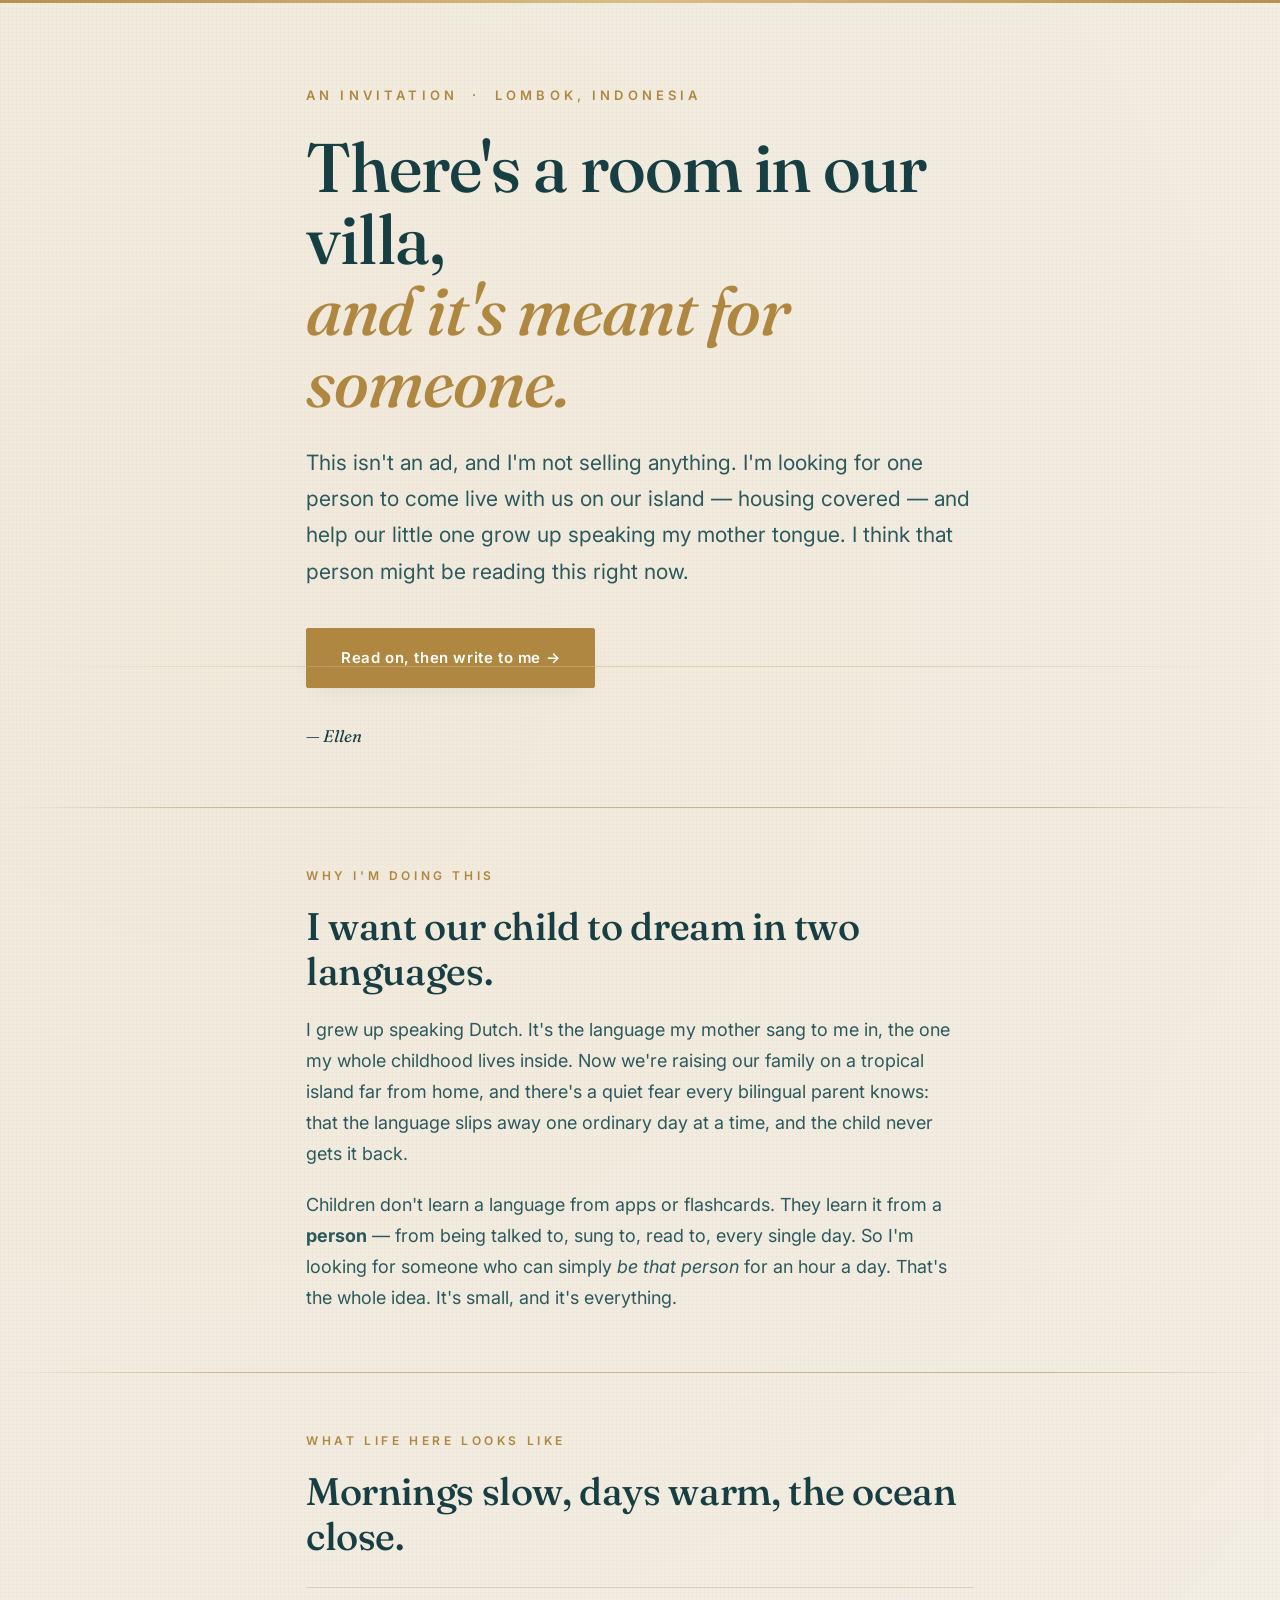
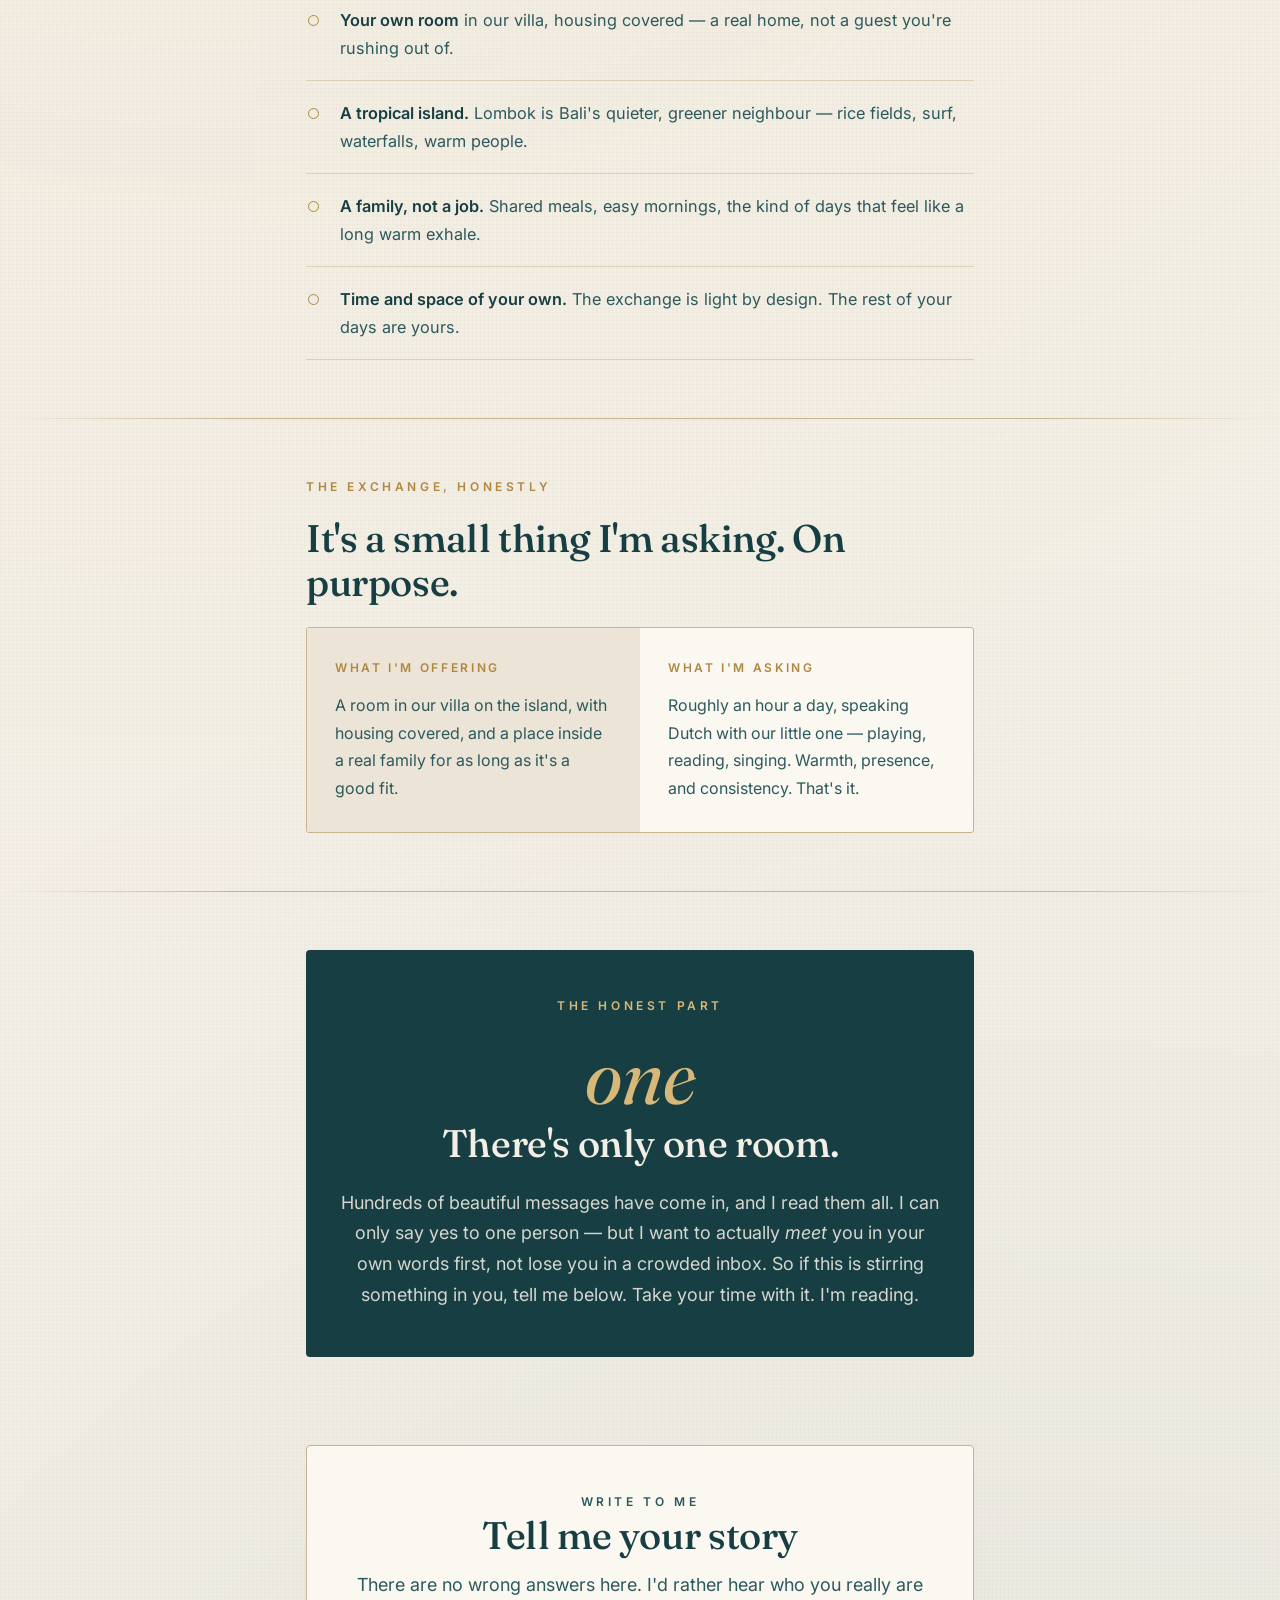
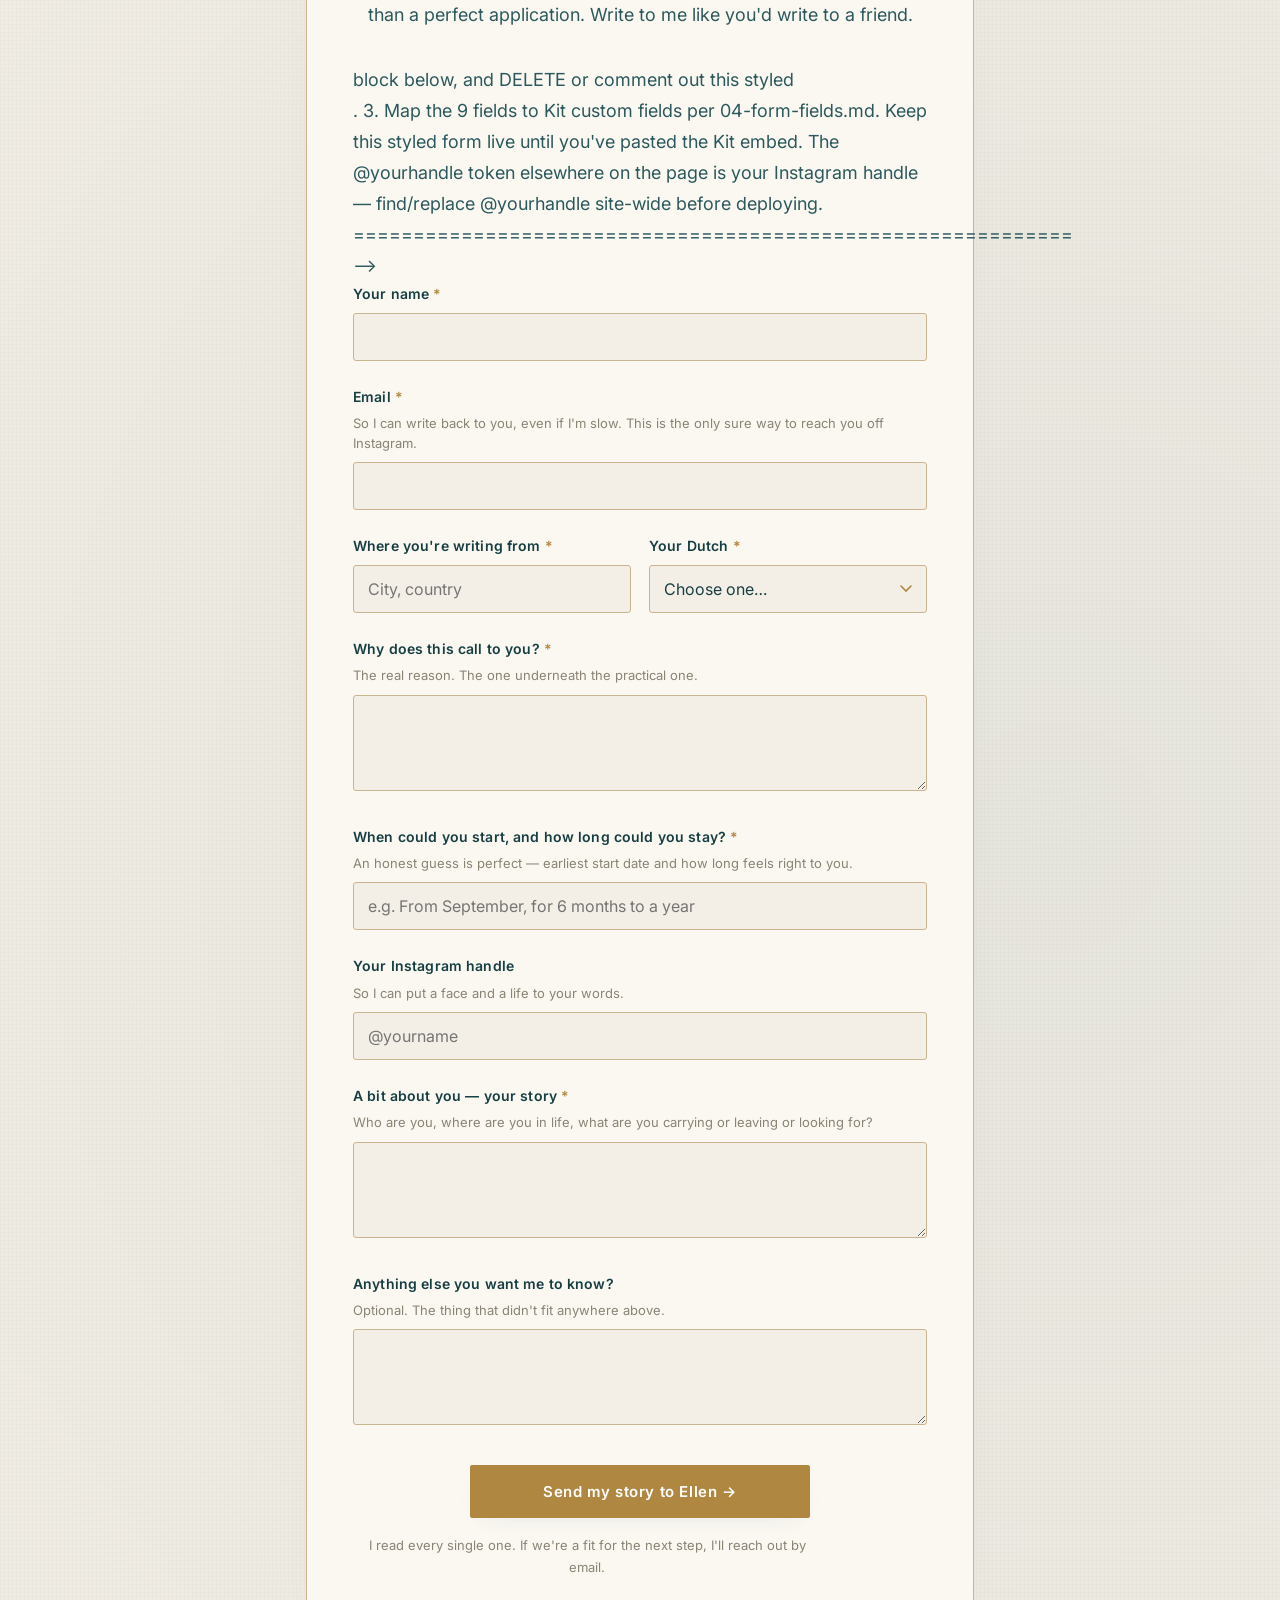
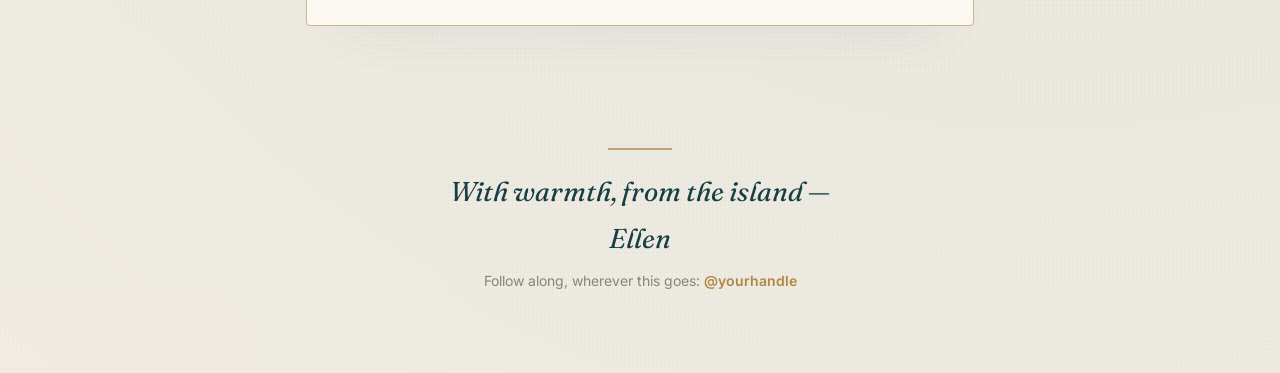
==== index.html @ e63434fa "Add invitation landing page and Netlify config" ====
<!DOCTYPE html>
<html lang="en">
<head>
<meta charset="UTF-8" />
<script>document.documentElement.className += ' js';</script>
<meta name="viewport" content="width=device-width, initial-scale=1.0" />
<title>An Invitation — A Room in Our Villa, Lombok</title>
<meta name="description" content="A personal invitation: live in a room of our villa on a tropical island in Lombok, housing covered, in exchange for speaking Dutch to our little one about an hour a day. One seat." />

<!-- Social preview -->
<meta property="og:title" content="An Invitation — A Room in Our Villa, Lombok" />
<meta property="og:description" content="One person gets to live with us on a tropical island, housing covered, helping our baby grow up bilingual. This isn't an ad. It's an invitation." />
<meta property="og:type" content="website" />

<link rel="preconnect" href="https://fonts.googleapis.com" />
<link rel="preconnect" href="https://fonts.gstatic.com" crossorigin />
<link href="https://fonts.googleapis.com/css2?family=Fraunces:ital,opsz,wght@0,9..144,400;0,9..144,500;0,9..144,600;1,9..144,400;1,9..144,500&family=Inter:wght@300;400;500;600&display=swap" rel="stylesheet" />

<style>
  /* ============================================================
     LINEN + HORIZON DESIGN SYSTEM
     Reskinnable for future casting calls — swap the tokens below
     and the copy, keep the structure.
     ============================================================ */
  :root{
    --linen:        #f4efe6;   /* warm linen-paper background */
    --linen-deep:   #ece4d6;   /* slightly deeper panel       */
    --ink:          #173f43;   /* deep ocean-teal ink (not black) */
    --ink-soft:     #2c595d;   /* softer teal for body text   */
    --brass:        #b08741;   /* golden-hour brass accent    */
    --brass-light:  #d8b878;   /* lighter brass for glows     */
    --horizon:      #c8b48f;   /* horizon-line hairline       */
    --cream:        #fbf8f2;   /* card / form surface         */
    --shadow:       rgba(23,63,67,0.10);

    --serif: 'Fraunces', Georgia, 'Times New Roman', serif;
    --sans:  'Inter', -apple-system, BlinkMacSystemFont, 'Segoe UI', sans-serif;

    --maxw: 720px;
  }

  *{ box-sizing:border-box; }
  html{ scroll-behavior:smooth; }
  body{
    margin:0;
    background-color:var(--linen);
    /* subtle linen texture woven from layered gradients — no images needed */
    background-image:
      radial-gradient(circle at 18% 12%, rgba(216,184,120,0.10), transparent 42%),
      radial-gradient(circle at 82% 78%, rgba(44,89,93,0.07), transparent 46%),
      repeating-linear-gradient(0deg,  rgba(23,63,67,0.014) 0, rgba(23,63,67,0.014) 1px, transparent 1px, transparent 4px),
      repeating-linear-gradient(90deg, rgba(23,63,67,0.014) 0, rgba(23,63,67,0.014) 1px, transparent 1px, transparent 4px);
    color:var(--ink-soft);
    font-family:var(--sans);
    font-weight:400;
    font-size:18px;
    line-height:1.72;
    -webkit-font-smoothing:antialiased;
    text-rendering:optimizeLegibility;
  }

  .wrap{ width:100%; max-width:var(--maxw); margin:0 auto; padding:0 26px; }

  /* ---- Horizon hairline motif ---- */
  .horizon{
    height:1px; border:0; margin:0;
    background:linear-gradient(90deg, transparent, var(--horizon) 18%, var(--horizon) 82%, transparent);
  }
  .horizon.short{ width:64px; margin:0 auto; background:var(--brass); opacity:0.7; height:2px; }

  /* ---- Reveal on scroll ---- */
  .js .reveal{ opacity:0; transform:translateY(22px); transition:opacity 1.1s ease, transform 1.1s ease; }
  .js .reveal.in{ opacity:1; transform:none; }
  @media (prefers-reduced-motion: reduce){
    .js .reveal{ opacity:1; transform:none; transition:none; }
    html{ scroll-behavior:auto; }
  }

  /* ============================================================
     HERO
     ============================================================ */
  header.hero{
    position:relative;
    padding:84px 0 56px;
    overflow:hidden;
  }
  /* the horizon line that runs through the hero */
  header.hero::after{
    content:"";
    position:absolute; left:0; right:0; bottom:140px; height:1px;
    background:linear-gradient(90deg, transparent, var(--horizon) 30%, var(--brass-light) 50%, var(--horizon) 70%, transparent);
    opacity:0.55;
  }
  .eyebrow{
    font-family:var(--sans);
    font-size:13px; letter-spacing:0.32em; text-transform:uppercase;
    color:var(--brass); font-weight:600;
    margin:0 0 26px;
  }
  .hero h1{
    font-family:var(--serif);
    font-weight:500;
    font-size:clamp(2.5rem, 7.5vw, 4.3rem);
    line-height:1.04;
    letter-spacing:-0.015em;
    color:var(--ink);
    margin:0 0 26px;
  }
  .hero h1 em{ font-style:italic; color:var(--brass); }
  .hero .lede{
    font-size:clamp(1.12rem, 2.6vw, 1.32rem);
    color:var(--ink-soft);
    max-width:34em;
    margin:0 0 38px;
  }
  .signoff-top{
    font-family:var(--serif); font-style:italic;
    font-size:1.05rem; color:var(--ink); opacity:0.85; margin:0;
  }

  .btn{
    display:inline-block;
    font-family:var(--sans); font-weight:600; font-size:15px;
    letter-spacing:0.04em;
    color:var(--cream); background:var(--ink);
    padding:16px 34px; border-radius:2px; border:1px solid var(--ink);
    text-decoration:none; cursor:pointer;
    transition:background 0.3s ease, transform 0.2s ease, box-shadow 0.3s ease;
    box-shadow:0 8px 24px -12px var(--shadow);
  }
  .btn:hover{ background:var(--ink-soft); transform:translateY(-2px); box-shadow:0 14px 30px -14px rgba(23,63,67,0.4); }
  .btn.brass{ background:var(--brass); border-color:var(--brass); color:#fff; }
  .btn.brass:hover{ background:#9c7637; border-color:#9c7637; }

  /* ============================================================
     SECTIONS
     ============================================================ */
  section{ padding:58px 0; }
  section .kicker{
    font-family:var(--sans); font-size:12px; letter-spacing:0.3em; text-transform:uppercase;
    color:var(--brass); font-weight:600; margin:0 0 18px;
  }
  section h2{
    font-family:var(--serif); font-weight:500;
    font-size:clamp(1.7rem, 4.4vw, 2.4rem); line-height:1.16;
    letter-spacing:-0.01em; color:var(--ink); margin:0 0 22px;
  }
  section p{ margin:0 0 20px; max-width:36em; }
  section p:last-child{ margin-bottom:0; }
  .lead-quote{
    font-family:var(--serif); font-style:italic;
    font-size:clamp(1.3rem, 3.4vw, 1.7rem); line-height:1.4;
    color:var(--ink); max-width:24em; margin:0 auto; text-align:center;
  }

  /* "what life looks like" — quiet list, no marketing bullets */
  .life{ list-style:none; padding:0; margin:28px 0 0; }
  .life li{
    position:relative; padding:18px 0 18px 34px;
    border-top:1px solid rgba(200,180,143,0.5);
    font-size:1.02rem;
  }
  .life li:last-child{ border-bottom:1px solid rgba(200,180,143,0.5); }
  .life li::before{
    content:""; position:absolute; left:2px; top:27px;
    width:9px; height:9px; border:1.5px solid var(--brass); border-radius:50%;
  }
  .life li strong{ color:var(--ink); font-weight:600; }

  /* the light exchange — paired panel */
  .exchange{
    display:grid; grid-template-columns:1fr 1fr; gap:0;
    border:1px solid var(--horizon); border-radius:3px; overflow:hidden;
    margin-top:10px; background:var(--cream);
  }
  .exchange > div{ padding:30px 28px; }
  .exchange .give{ background:var(--linen-deep); }
  .exchange h3{
    font-family:var(--sans); font-size:12px; letter-spacing:0.22em; text-transform:uppercase;
    font-weight:600; color:var(--brass); margin:0 0 14px;
  }
  .exchange p{ margin:0; font-size:1rem; color:var(--ink-soft); }
  .exchange .vline{ display:none; }
  @media (max-width:560px){
    .exchange{ grid-template-columns:1fr; }
    .exchange .give{ border-bottom:1px solid var(--horizon); }
  }

  .one-seat{
    text-align:center; background:var(--ink); color:var(--linen);
    border-radius:4px; padding:46px 30px;
  }
  .one-seat .kicker{ color:var(--brass-light); }
  .one-seat h2{ color:var(--linen); }
  .one-seat p{ color:rgba(244,239,230,0.86); margin-left:auto; margin-right:auto; }
  .one-seat .num{
    font-family:var(--serif); font-weight:400; font-style:italic;
    font-size:clamp(3rem,12vw,5rem); color:var(--brass-light); line-height:1; margin:0 0 6px;
  }

  /* ============================================================
     APPLICATION FORM
     ============================================================ */
  .apply{ padding-top:30px; }
  .form-card{
    background:var(--cream);
    border:1px solid var(--horizon);
    border-radius:4px;
    padding:clamp(26px, 5vw, 46px);
    box-shadow:0 30px 60px -40px var(--shadow);
  }
  .form-intro{ text-align:center; margin-bottom:34px; }
  .form-intro h2{ margin-bottom:12px; }
  .form-intro p{ margin:0 auto; color:var(--ink-soft); }

  form .field{ margin-bottom:24px; }
  form label{
    display:block; font-family:var(--sans); font-weight:600;
    font-size:14px; letter-spacing:0.01em; color:var(--ink); margin-bottom:7px;
  }
  form label .req{ color:var(--brass); font-weight:600; }
  form .help{
    display:block; font-size:13px; font-weight:400; color:#8a8475;
    margin:-2px 0 9px; line-height:1.5;
  }
  form input, form select, form textarea{
    width:100%; font-family:var(--sans); font-size:16px; color:var(--ink);
    background:var(--linen); border:1px solid var(--horizon); border-radius:3px;
    padding:13px 14px; transition:border-color 0.2s ease, box-shadow 0.2s ease;
    -webkit-appearance:none; appearance:none;
  }
  form select{
    background-image:url("data:image/svg+xml;utf8,<svg xmlns='http://www.w3.org/2000/svg' width='12' height='8' viewBox='0 0 12 8'><path d='M1 1l5 5 5-5' fill='none' stroke='%23b08741' stroke-width='1.6' stroke-linecap='round'/></svg>");
    background-repeat:no-repeat; background-position:right 14px center; padding-right:38px;
  }
  form input:focus, form select:focus, form textarea:focus{
    outline:none; border-color:var(--brass);
    box-shadow:0 0 0 3px rgba(176,135,65,0.16);
  }
  form textarea{ resize:vertical; min-height:96px; line-height:1.6; }
  .form-row{ display:grid; grid-template-columns:1fr 1fr; gap:18px; }
  @media (max-width:540px){ .form-row{ grid-template-columns:1fr; gap:0; } }

  .form-submit{ text-align:center; margin-top:30px; }
  .form-submit .btn{ width:100%; max-width:340px; }
  .form-fine{ font-size:13px; color:#8a8475; margin-top:16px; text-align:center; }

  /* ============================================================
     FOOTER / SIGNATURE
     ============================================================ */
  footer{ padding:64px 0 80px; text-align:center; }
  .signature{
    font-family:var(--serif); font-style:italic; font-weight:400;
    font-size:1.7rem; color:var(--ink); margin:18px 0 8px;
  }
  .footer-note{ font-size:14px; color:#8a8475; margin:0; }
  .footer-handle{ color:var(--brass); text-decoration:none; font-weight:600; }
  .footer-handle:hover{ text-decoration:underline; }

  /* gentle top progress feel — a fixed brass hairline at the very top */
  .topline{ position:fixed; top:0; left:0; right:0; height:3px;
    background:linear-gradient(90deg, var(--brass), var(--brass-light), var(--brass)); z-index:50; opacity:0.9; }
</style>
</head>
<body>
<div class="topline" aria-hidden="true"></div>

<!-- ============================================================
     HERO — an invitation, not an ad
     ============================================================ -->
<header class="hero">
  <div class="wrap">
    <p class="eyebrow reveal">An invitation &nbsp;·&nbsp; Lombok, Indonesia</p>
    <h1 class="reveal">There's a room in our villa,<br /><em>and it's meant for someone.</em></h1>
    <p class="lede reveal">
      This isn't an ad, and I'm not selling anything. I'm looking for one person to come
      live with us on our island — housing covered — and help our little one grow up
      speaking my mother tongue. I think that person might be reading this right now.
    </p>
    <p class="reveal"><a class="btn brass" href="#apply">Read on, then write to me →</a></p>
    <p class="signoff-top reveal" style="margin-top:34px;">— Ellen</p>
  </div>
</header>

<hr class="horizon" />

<!-- ============================================================
     THE REAL WHY
     ============================================================ -->
<section>
  <div class="wrap">
    <p class="kicker reveal">Why I'm doing this</p>
    <h2 class="reveal">I want our child to dream in two languages.</h2>
    <p class="reveal">
      I grew up speaking Dutch. It's the language my mother sang to me in, the one my
      whole childhood lives inside. Now we're raising our family on a tropical island far
      from home, and there's a quiet fear every bilingual parent knows: that the language
      slips away one ordinary day at a time, and the child never gets it back.
    </p>
    <p class="reveal">
      Children don't learn a language from apps or flashcards. They learn it from a
      <strong>person</strong> — from being talked to, sung to, read to, every single day.
      So I'm looking for someone who can simply <em>be that person</em> for an hour a day.
      That's the whole idea. It's small, and it's everything.
    </p>
  </div>
</section>

<hr class="horizon" />

<!-- ============================================================
     WHAT LIFE LOOKS LIKE
     ============================================================ -->
<section>
  <div class="wrap">
    <p class="kicker reveal">What life here looks like</p>
    <h2 class="reveal">Mornings slow, days warm, the ocean close.</h2>
    <ul class="life reveal">
      <li><strong>Your own room</strong> in our villa, housing covered — a real home, not a guest you're rushing out of.</li>
      <li><strong>A tropical island.</strong> Lombok is Bali's quieter, greener neighbour — rice fields, surf, waterfalls, warm people.</li>
      <li><strong>A family, not a job.</strong> Shared meals, easy mornings, the kind of days that feel like a long warm exhale.</li>
      <li><strong>Time and space of your own.</strong> The exchange is light by design. The rest of your days are yours.</li>
    </ul>
  </div>
</section>

<hr class="horizon" />

<!-- ============================================================
     THE LIGHT EXCHANGE
     ============================================================ -->
<section>
  <div class="wrap">
    <p class="kicker reveal">The exchange, honestly</p>
    <h2 class="reveal">It's a small thing I'm asking. On purpose.</h2>
    <div class="exchange reveal">
      <div class="give">
        <h3>What I'm offering</h3>
        <p>A room in our villa on the island, with housing covered, and a place inside a real family for as long as it's a good fit.</p>
      </div>
      <div class="get">
        <h3>What I'm asking</h3>
        <p>Roughly an hour a day, speaking Dutch with our little one — playing, reading, singing. Warmth, presence, and consistency. That's it.</p>
      </div>
    </div>
  </div>
</section>

<hr class="horizon" />

<!-- ============================================================
     ONE SEAT
     ============================================================ -->
<section>
  <div class="wrap">
    <div class="one-seat reveal">
      <p class="kicker">The honest part</p>
      <div class="num" aria-hidden="true">one</div>
      <h2>There's only one room.</h2>
      <p>
        Hundreds of beautiful messages have come in, and I read them all. I can only say
        yes to one person — but I want to actually <em>meet</em> you in your own words first,
        not lose you in a crowded inbox. So if this is stirring something in you, tell me
        below. Take your time with it. I'm reading.
      </p>
    </div>
  </div>
</section>

<!-- ============================================================
     APPLICATION FORM
     ============================================================ -->
<section class="apply" id="apply">
  <div class="wrap">
    <div class="form-card reveal">
      <div class="form-intro">
        <p class="kicker">Write to me</p>
        <h2>Tell me your story</h2>
        <p>There are no wrong answers here. I'd rather hear who you really are than a perfect application. Write to me like you'd write to a friend.</p>
      </div>

      <!-- ============================================================
           FORM WIRING — READ THIS, IT'S EASY
           ------------------------------------------------------------
           This styled form works RIGHT NOW with no account, using
           Formspree as a no-login fallback. Two ways to make it live:

           OPTION A (fastest, no account needed to test):
             1. Go to https://formspree.io, create a free form.
             2. Replace  YOUR_FORM_ID  in the action="" below with your ID.
             Submissions arrive in your email + Formspree dashboard.

           OPTION B (recommended — Kit / ConvertKit, owns the audience):
             1. In Kit, build a Form, copy its "HTML" embed snippet.
             2. Paste that snippet inside the <!-- KIT EMBED SLOT --> block
                below, and DELETE or comment out this styled <form>.
             3. Map the 9 fields to Kit custom fields per 04-form-fields.md.
             Keep this styled form live until you've pasted the Kit embed.

           The @yourhandle token elsewhere on the page is your Instagram
           handle — find/replace @yourhandle site-wide before deploying.
           ============================================================ -->

      <!-- ===== KIT EMBED SLOT (paste Kit form HTML here, then remove the styled form below) =====
      <div class="kit-embed">
        PASTE YOUR KIT (CONVERTKIT) EMBED CODE HERE
      </div>
      ====================================================================================== -->

      <!-- ===== STYLED FALLBACK FORM (Formspree) — live until you swap in Kit ===== -->
      <form action="https://formspree.io/f/YOUR_FORM_ID" method="POST">
        <!-- 1. Name -->
        <div class="field">
          <label for="name">Your name <span class="req">*</span></label>
          <input type="text" id="name" name="name" autocomplete="name" required />
        </div>

        <!-- 2. Email -->
        <div class="field">
          <label for="email">Email <span class="req">*</span></label>
          <span class="help">So I can write back to you, even if I'm slow. This is the only sure way to reach you off Instagram.</span>
          <input type="email" id="email" name="email" autocomplete="email" required />
        </div>

        <div class="form-row">
          <!-- 3. Location -->
          <div class="field">
            <label for="location">Where you're writing from <span class="req">*</span></label>
            <input type="text" id="location" name="location" placeholder="City, country" required />
          </div>
          <!-- 5. Dutch level -->
          <div class="field">
            <label for="dutch">Your Dutch <span class="req">*</span></label>
            <select id="dutch" name="dutch_level" required>
              <option value="" disabled selected>Choose one…</option>
              <option value="Native">Native — it's my mother tongue</option>
              <option value="Fluent">Fluent — I live in it comfortably</option>
              <option value="Conversational">Conversational — I can hold my own</option>
              <option value="Learning">Learning — but eager and willing</option>
            </select>
          </div>
        </div>

        <!-- 4. Why this calls to you -->
        <div class="field">
          <label for="why">Why does this call to you? <span class="req">*</span></label>
          <span class="help">The real reason. The one underneath the practical one.</span>
          <textarea id="why" name="why_this_calls" required></textarea>
        </div>

        <!-- 6. Availability -->
        <div class="field">
          <label for="availability">When could you start, and how long could you stay? <span class="req">*</span></label>
          <span class="help">An honest guess is perfect — earliest start date and how long feels right to you.</span>
          <input type="text" id="availability" name="availability" placeholder="e.g. From September, for 6 months to a year" required />
        </div>

        <!-- 7. Instagram handle -->
        <div class="field">
          <label for="instagram">Your Instagram handle</label>
          <span class="help">So I can put a face and a life to your words.</span>
          <input type="text" id="instagram" name="instagram" placeholder="@yourname" />
        </div>

        <!-- 8. A bit about you / your story -->
        <div class="field">
          <label for="story">A bit about you — your story <span class="req">*</span></label>
          <span class="help">Who are you, where are you in life, what are you carrying or leaving or looking for?</span>
          <textarea id="story" name="your_story" required></textarea>
        </div>

        <!-- 9. Anything else -->
        <div class="field">
          <label for="anything">Anything else you want me to know?</label>
          <span class="help">Optional. The thing that didn't fit anywhere above.</span>
          <textarea id="anything" name="anything_else"></textarea>
        </div>

        <div class="form-submit">
          <button type="submit" class="btn brass">Send my story to Ellen →</button>
          <p class="form-fine">I read every single one. If we're a fit for the next step, I'll reach out by email.</p>
        </div>
      </form>
      <!-- ===== END STYLED FALLBACK FORM ===== -->

    </div>
  </div>
</section>

<!-- ============================================================
     FOOTER / SIGNATURE
     ============================================================ -->
<footer>
  <div class="wrap">
    <hr class="horizon short" />
    <p class="signature reveal">With warmth, from the island —<br />Ellen</p>
    <p class="footer-note reveal">
      Follow along, wherever this goes:
      <a class="footer-handle" href="https://instagram.com/yourhandle" target="_blank" rel="noopener">@yourhandle</a>
    </p>
  </div>
</footer>

<script>
  // Gentle reveal-on-scroll. Tasteful, fast, and degrades gracefully.
  (function(){
    var els = document.querySelectorAll('.reveal');
    if(!('IntersectionObserver' in window)){
      els.forEach(function(el){ el.classList.add('in'); });
      return;
    }
    var io = new IntersectionObserver(function(entries){
      entries.forEach(function(e){
        if(e.isIntersecting){ e.target.classList.add('in'); io.unobserve(e.target); }
      });
    }, { threshold:0.12, rootMargin:'0px 0px -8% 0px' });
    els.forEach(function(el){ io.observe(el); });
  })();
</script>
</body>
</html>
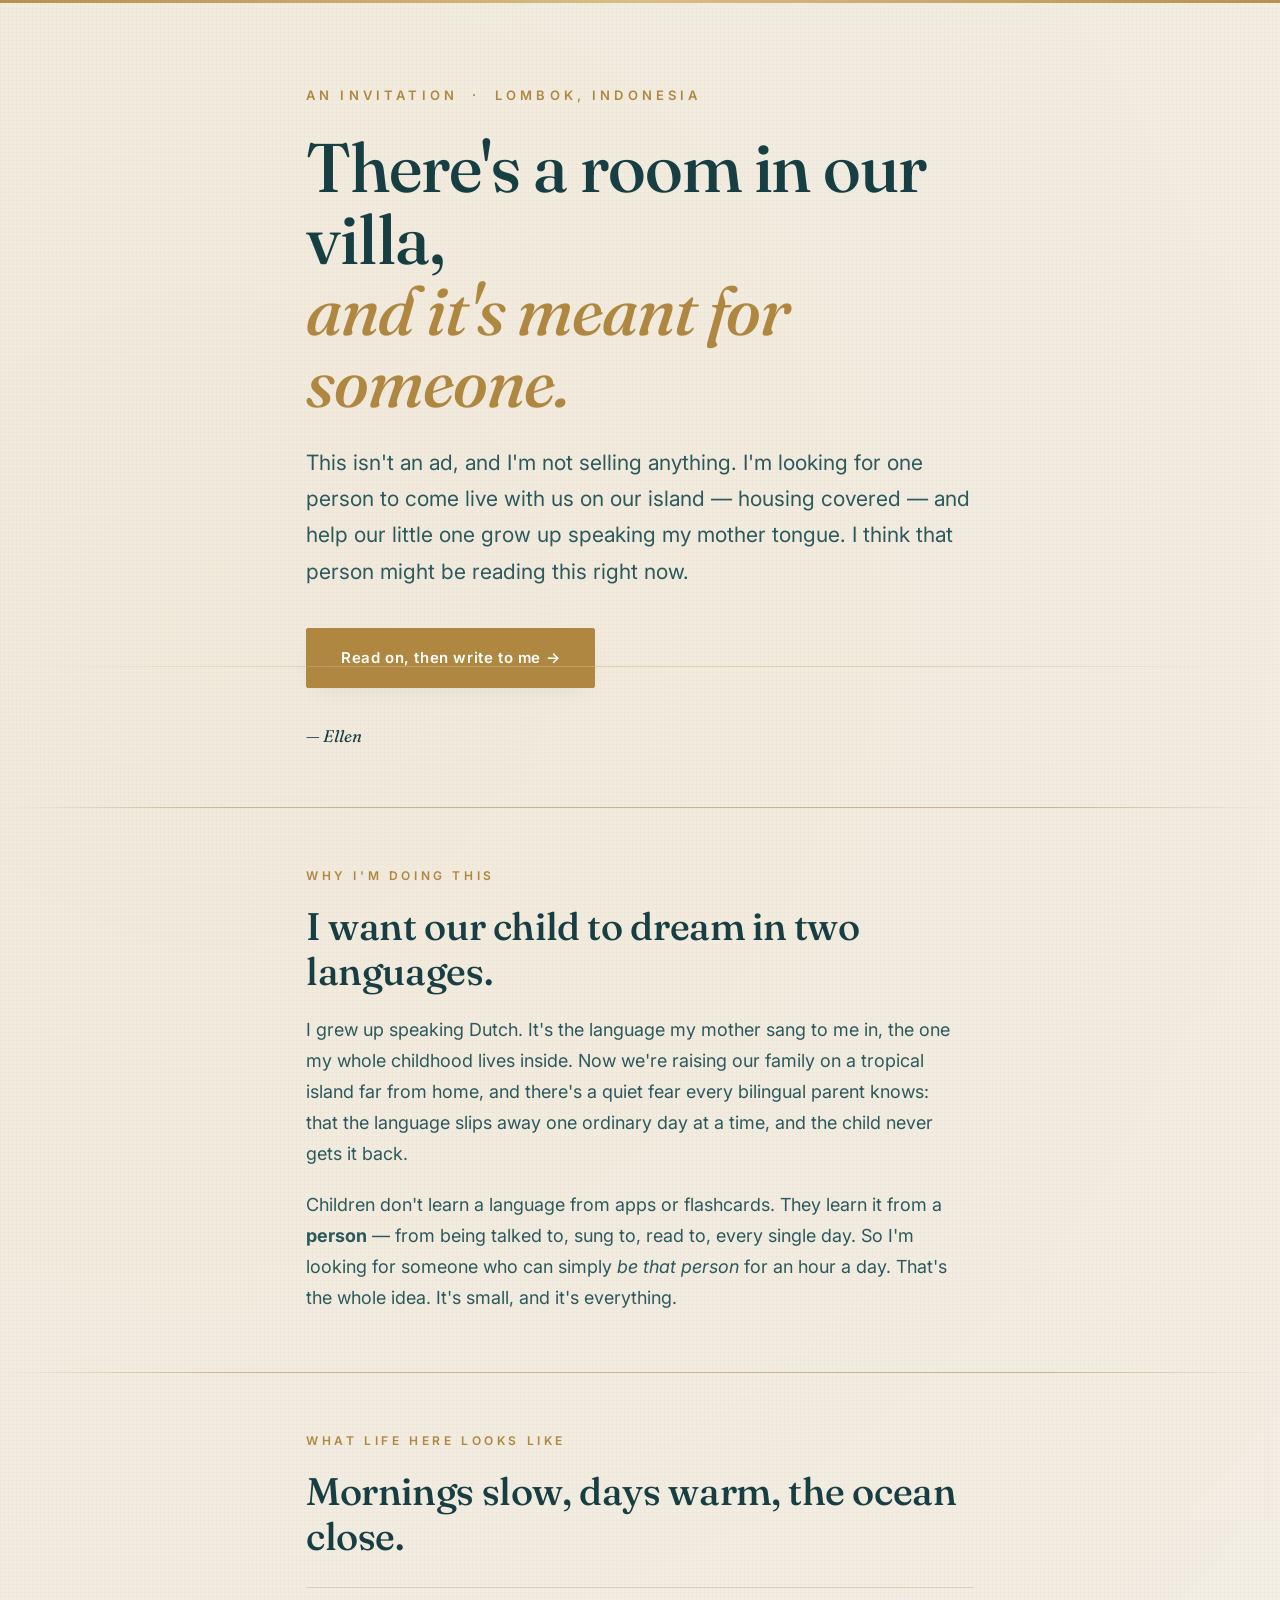
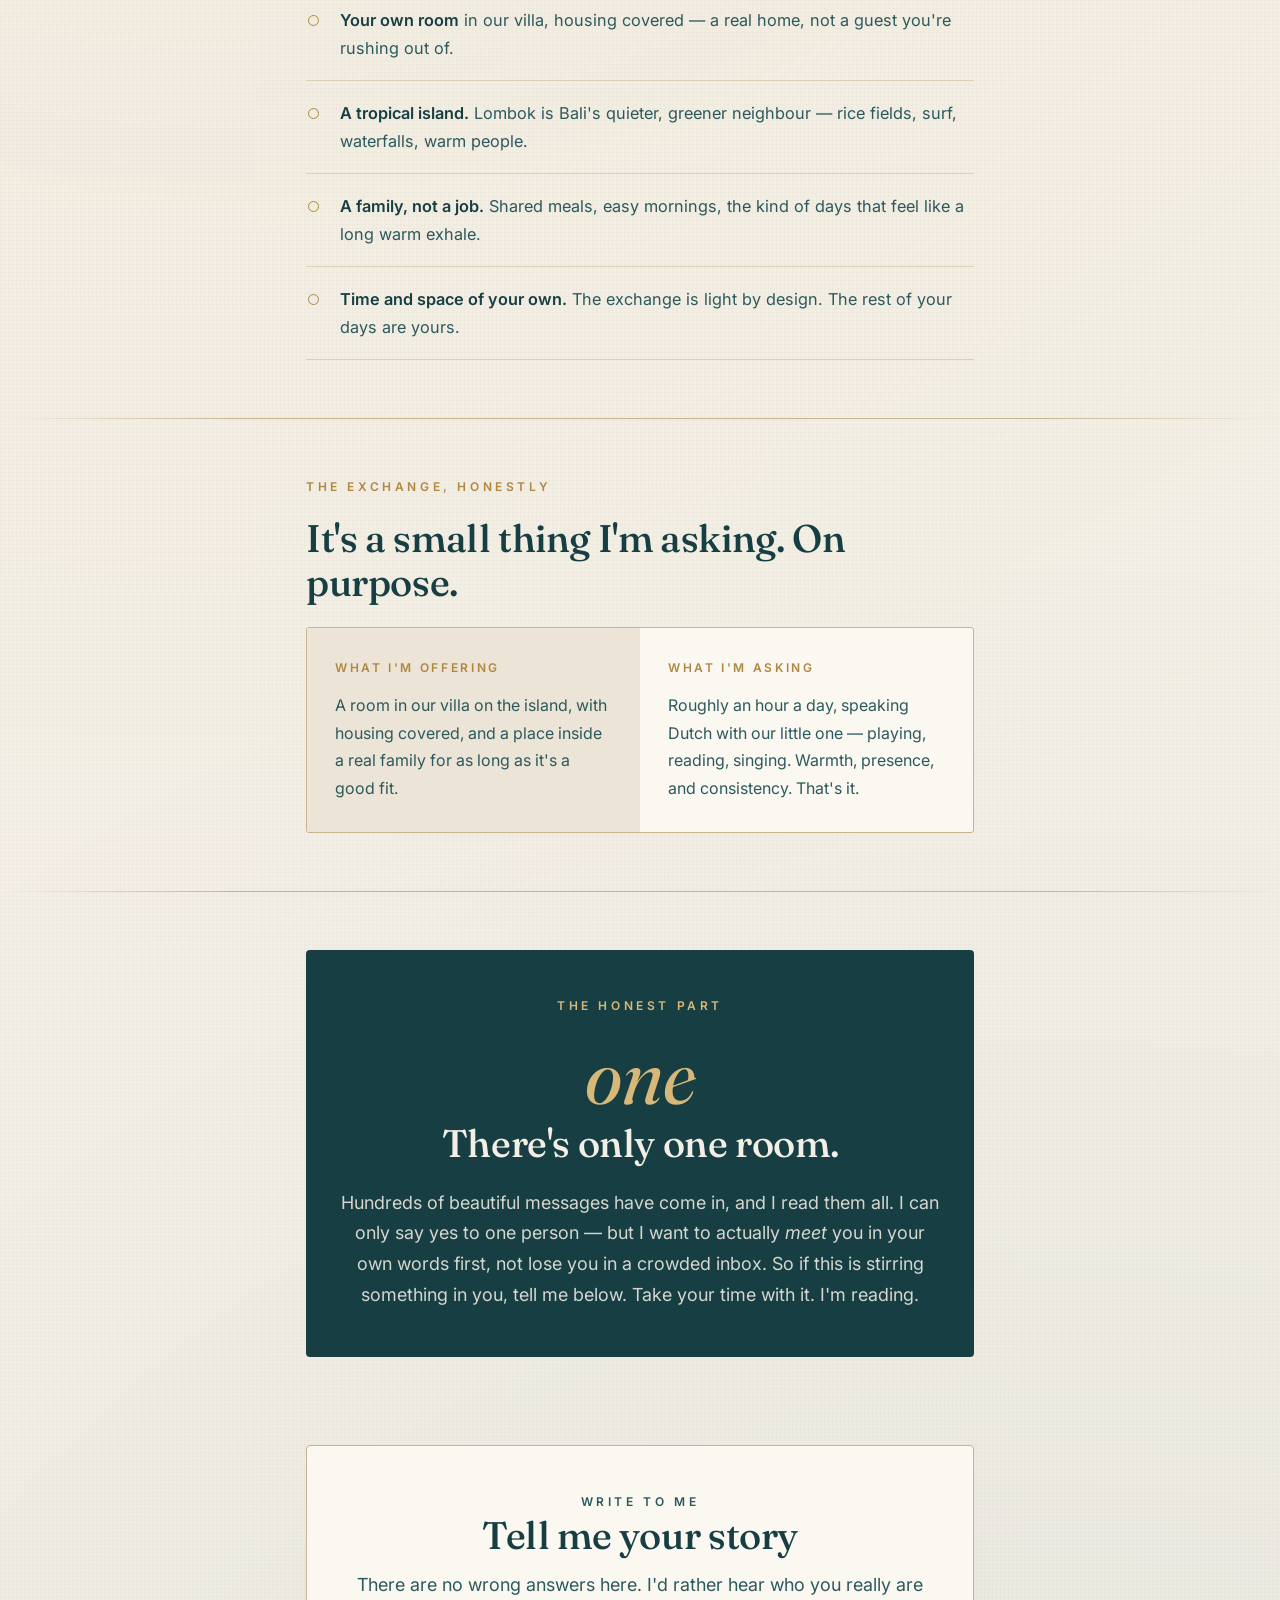
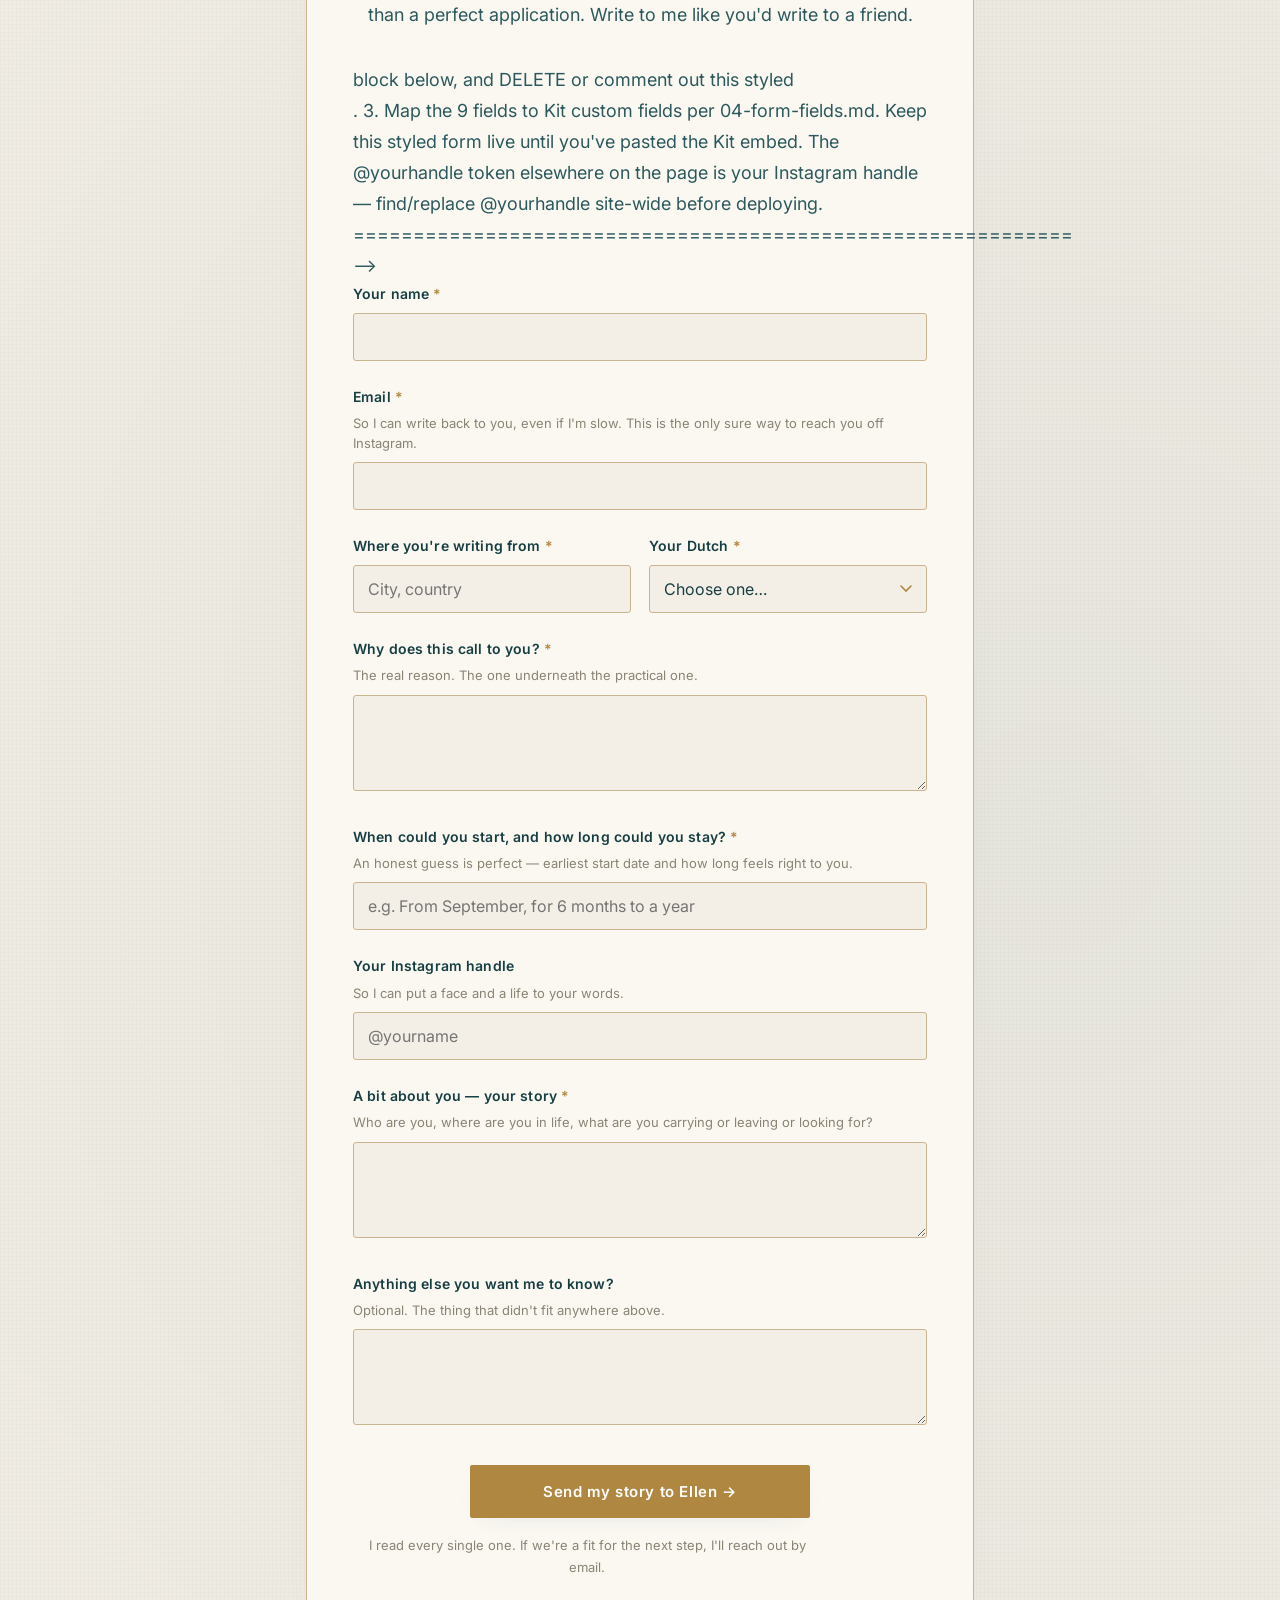
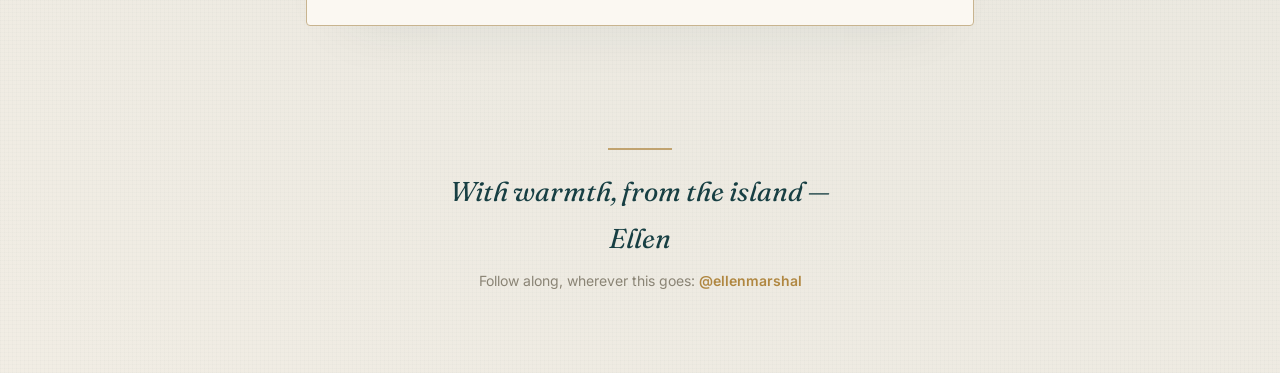
==== commit f079b046: "Wire form to Kit + set Instagram handle" ====
--- a/index.html
+++ b/index.html
@@ -407,31 +407,35 @@
       </div>
       ====================================================================================== -->
 
-      <!-- ===== STYLED FALLBACK FORM (Formspree) — live until you swap in Kit ===== -->
-      <form action="https://formspree.io/f/YOUR_FORM_ID" method="POST">
+      <!-- ===== APPLICATION FORM — wired to Kit (form 9607341 / uid 498bac076c) ===== -->
+      <!-- Submits to Kit via AJAX (ck.5.js loaded near </body>); shows Kit's success message inline. -->
+      <form action="https://app.kit.com/forms/9607341/subscriptions" method="post"
+            class="seva-form formkit-form" data-sv-form="9607341" data-uid="498bac076c"
+            data-format="inline" data-version="5">
+        <div data-element="fields">
         <!-- 1. Name -->
         <div class="field">
           <label for="name">Your name <span class="req">*</span></label>
-          <input type="text" id="name" name="name" autocomplete="name" required />
+          <input type="text" id="name" name="fields[first_name]" autocomplete="name" required />
         </div>
 
         <!-- 2. Email -->
         <div class="field">
           <label for="email">Email <span class="req">*</span></label>
           <span class="help">So I can write back to you, even if I'm slow. This is the only sure way to reach you off Instagram.</span>
-          <input type="email" id="email" name="email" autocomplete="email" required />
+          <input type="email" id="email" name="email_address" autocomplete="email" required />
         </div>
 
         <div class="form-row">
           <!-- 3. Location -->
           <div class="field">
             <label for="location">Where you're writing from <span class="req">*</span></label>
-            <input type="text" id="location" name="location" placeholder="City, country" required />
+            <input type="text" id="location" name="fields[location]" placeholder="City, country" required />
           </div>
           <!-- 5. Dutch level -->
           <div class="field">
             <label for="dutch">Your Dutch <span class="req">*</span></label>
-            <select id="dutch" name="dutch_level" required>
+            <select id="dutch" name="fields[dutch_level]" required>
               <option value="" disabled selected>Choose one…</option>
               <option value="Native">Native — it's my mother tongue</option>
               <option value="Fluent">Fluent — I live in it comfortably</option>
@@ -445,43 +449,44 @@
         <div class="field">
           <label for="why">Why does this call to you? <span class="req">*</span></label>
           <span class="help">The real reason. The one underneath the practical one.</span>
-          <textarea id="why" name="why_this_calls" required></textarea>
+          <textarea id="why" name="fields[why_this_calls]" required></textarea>
         </div>
 
         <!-- 6. Availability -->
         <div class="field">
           <label for="availability">When could you start, and how long could you stay? <span class="req">*</span></label>
           <span class="help">An honest guess is perfect — earliest start date and how long feels right to you.</span>
-          <input type="text" id="availability" name="availability" placeholder="e.g. From September, for 6 months to a year" required />
+          <input type="text" id="availability" name="fields[availability]" placeholder="e.g. From September, for 6 months to a year" required />
         </div>
 
         <!-- 7. Instagram handle -->
         <div class="field">
           <label for="instagram">Your Instagram handle</label>
           <span class="help">So I can put a face and a life to your words.</span>
-          <input type="text" id="instagram" name="instagram" placeholder="@yourname" />
+          <input type="text" id="instagram" name="fields[instagram]" placeholder="@yourname" />
         </div>
 
         <!-- 8. A bit about you / your story -->
         <div class="field">
           <label for="story">A bit about you — your story <span class="req">*</span></label>
           <span class="help">Who are you, where are you in life, what are you carrying or leaving or looking for?</span>
-          <textarea id="story" name="your_story" required></textarea>
+          <textarea id="story" name="fields[your_story]" required></textarea>
         </div>
 
         <!-- 9. Anything else -->
         <div class="field">
           <label for="anything">Anything else you want me to know?</label>
           <span class="help">Optional. The thing that didn't fit anywhere above.</span>
-          <textarea id="anything" name="anything_else"></textarea>
+          <textarea id="anything" name="fields[anything_else]"></textarea>
         </div>
 
         <div class="form-submit">
-          <button type="submit" class="btn brass">Send my story to Ellen →</button>
+          <button type="submit" data-element="submit" class="btn brass">Send my story to Ellen →</button>
           <p class="form-fine">I read every single one. If we're a fit for the next step, I'll reach out by email.</p>
         </div>
+        </div><!-- /data-element fields -->
       </form>
-      <!-- ===== END STYLED FALLBACK FORM ===== -->
+      <!-- ===== END APPLICATION FORM ===== -->
 
     </div>
   </div>
@@ -496,7 +501,7 @@
     <p class="signature reveal">With warmth, from the island —<br />Ellen</p>
     <p class="footer-note reveal">
       Follow along, wherever this goes:
-      <a class="footer-handle" href="https://instagram.com/yourhandle" target="_blank" rel="noopener">@yourhandle</a>
+      <a class="footer-handle" href="https://instagram.com/ellenmarshal" target="_blank" rel="noopener">@ellenmarshal</a>
     </p>
   </div>
 </footer>
@@ -517,5 +522,8 @@
     els.forEach(function(el){ io.observe(el); });
   })();
 </script>
+
+<!-- Kit (ConvertKit) form handler — submits the application via AJAX and shows the inline success message -->
+<script src="https://f.convertkit.com/ckjs/ck.5.js"></script>
 </body>
 </html>
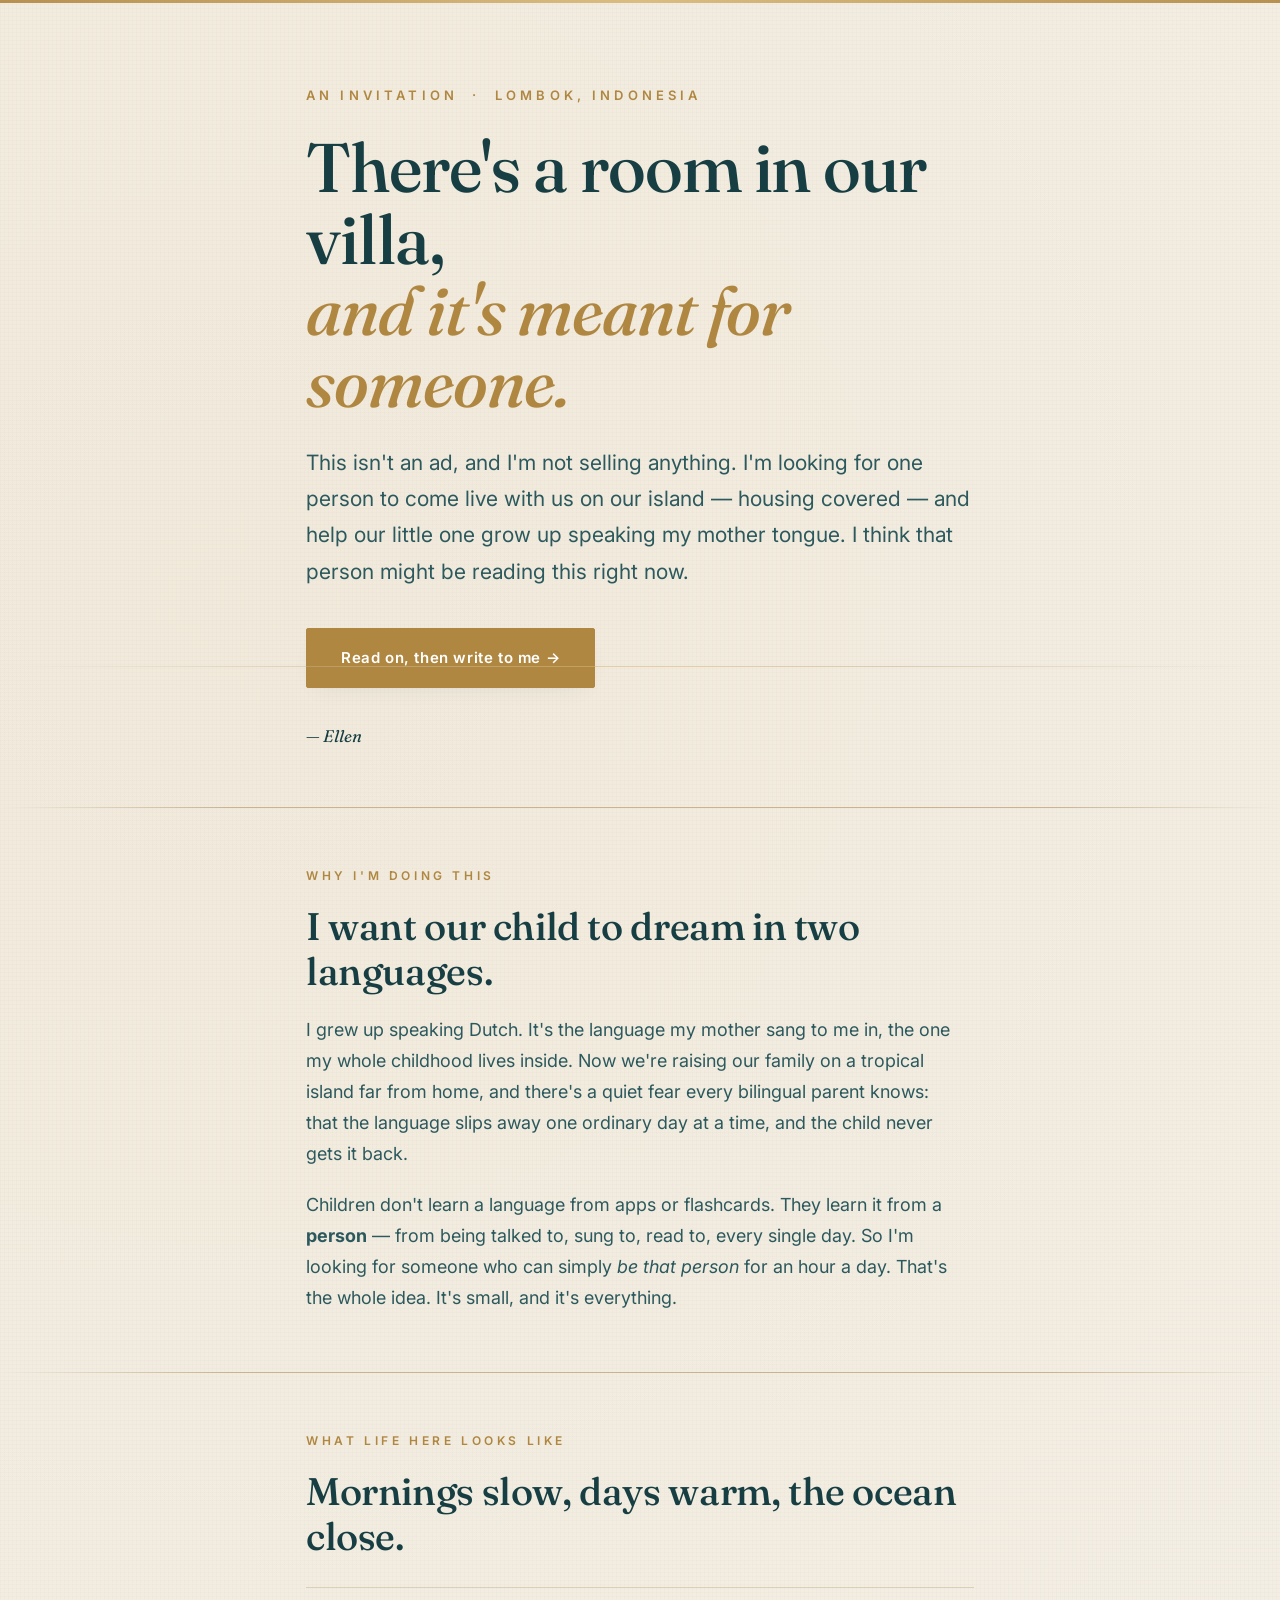
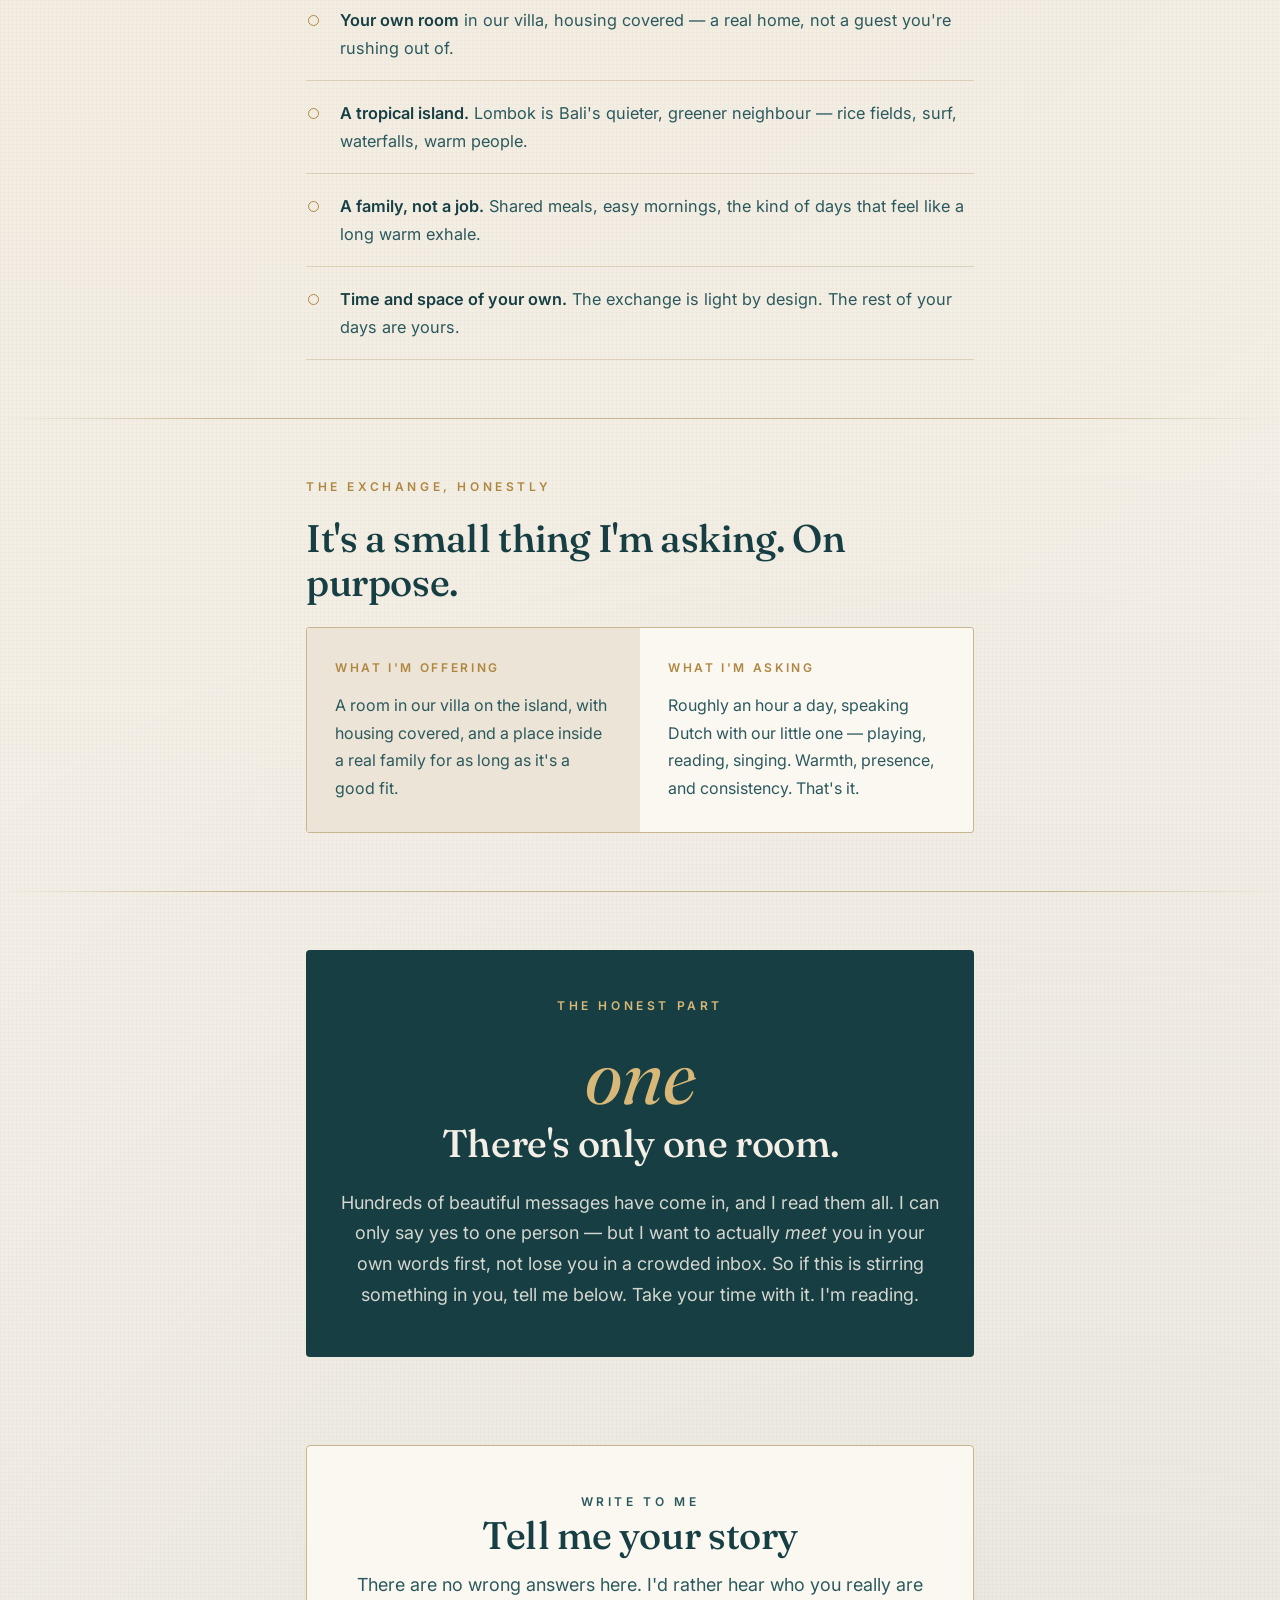
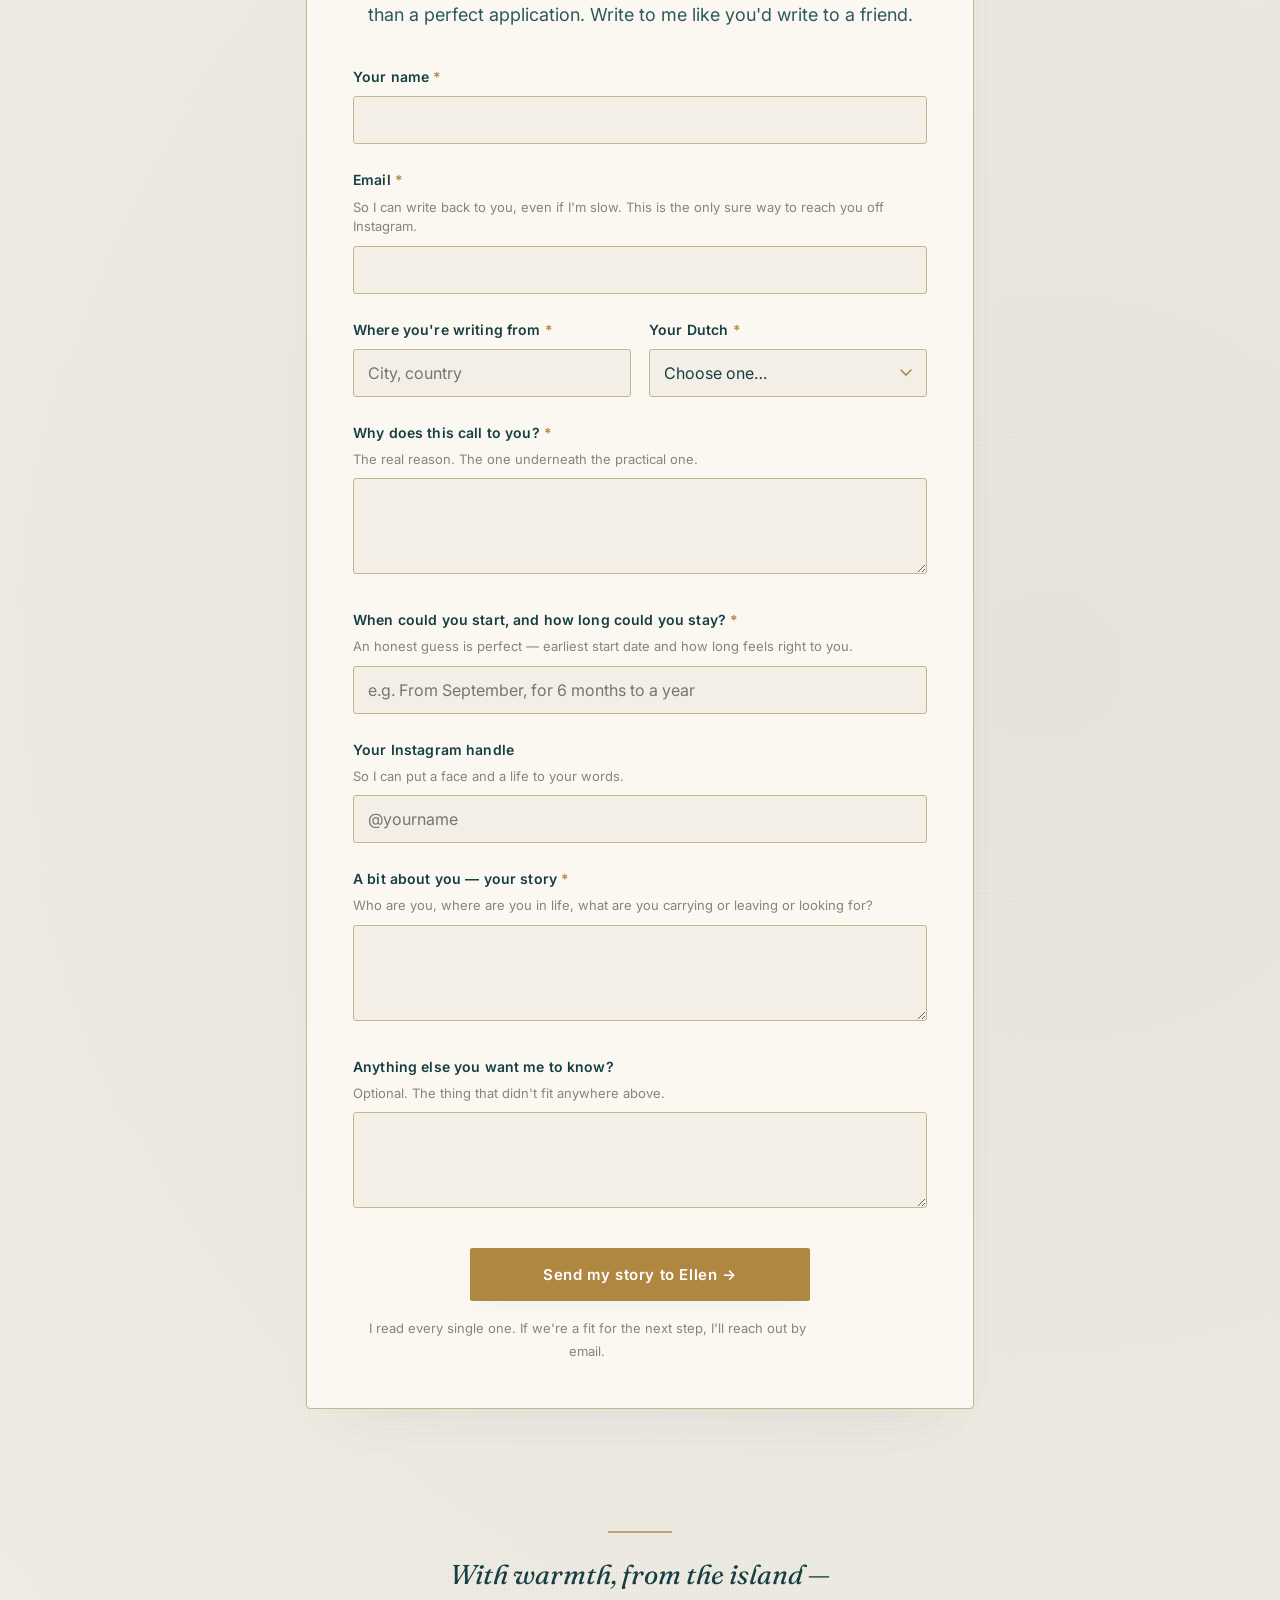
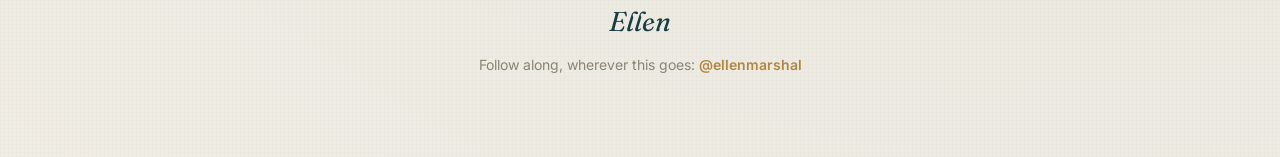
==== commit 483c4616: "Fix HTML comment that broke form parsing" ====
--- a/index.html
+++ b/index.html
@@ -241,6 +241,14 @@
   .form-row{ display:grid; grid-template-columns:1fr 1fr; gap:18px; }
   @media (max-width:540px){ .form-row{ grid-template-columns:1fr; gap:0; } }
 
+  /* success state */
+  .form-success{ text-align:center; padding:18px 6px 6px; }
+  .form-success .success-mark{ font-size:2rem; margin:0 0 6px; }
+  .form-success h2{ margin:0 0 14px; }
+  .form-success p{ margin:0 auto 14px; color:var(--ink-soft); max-width:34em; }
+  .form-success .success-sign{ font-family:var(--serif); font-style:italic; color:var(--ink); }
+  button[disabled]{ opacity:0.6; cursor:default; }
+
   .form-submit{ text-align:center; margin-top:30px; }
   .form-submit .btn{ width:100%; max-width:340px; }
   .form-fine{ font-size:13px; color:#8a8475; margin-top:16px; text-align:center; }
@@ -379,39 +387,9 @@
         <p>There are no wrong answers here. I'd rather hear who you really are than a perfect application. Write to me like you'd write to a friend.</p>
       </div>
 
-      <!-- ============================================================
-           FORM WIRING — READ THIS, IT'S EASY
-           ------------------------------------------------------------
-           This styled form works RIGHT NOW with no account, using
-           Formspree as a no-login fallback. Two ways to make it live:
-
-           OPTION A (fastest, no account needed to test):
-             1. Go to https://formspree.io, create a free form.
-             2. Replace  YOUR_FORM_ID  in the action="" below with your ID.
-             Submissions arrive in your email + Formspree dashboard.
-
-           OPTION B (recommended — Kit / ConvertKit, owns the audience):
-             1. In Kit, build a Form, copy its "HTML" embed snippet.
-             2. Paste that snippet inside the <!-- KIT EMBED SLOT --> block
-                below, and DELETE or comment out this styled <form>.
-             3. Map the 9 fields to Kit custom fields per 04-form-fields.md.
-             Keep this styled form live until you've pasted the Kit embed.
-
-           The @yourhandle token elsewhere on the page is your Instagram
-           handle — find/replace @yourhandle site-wide before deploying.
-           ============================================================ -->
-
-      <!-- ===== KIT EMBED SLOT (paste Kit form HTML here, then remove the styled form below) =====
-      <div class="kit-embed">
-        PASTE YOUR KIT (CONVERTKIT) EMBED CODE HERE
-      </div>
-      ====================================================================================== -->
-
-      <!-- ===== APPLICATION FORM — wired to Kit (form 9607341 / uid 498bac076c) ===== -->
-      <!-- Submits to Kit via AJAX (ck.5.js loaded near </body>); shows Kit's success message inline. -->
-      <form action="https://app.kit.com/forms/9607341/subscriptions" method="post"
-            class="seva-form formkit-form" data-sv-form="9607341" data-uid="498bac076c"
-            data-format="inline" data-version="5">
+      <!-- APPLICATION FORM. Posts to Kit form 9607341 via the handler near the end of the page,
+           which shows the inline success message. Field names map to Kit custom fields. -->
+      <form id="application-form" action="https://app.kit.com/forms/9607341/subscriptions" method="post">
         <div data-element="fields">
         <!-- 1. Name -->
         <div class="field">
@@ -486,6 +464,14 @@
         </div>
         </div><!-- /data-element fields -->
       </form>
+
+      <!-- Success state — shown by the handler after a successful submit -->
+      <div id="application-success" class="form-success" hidden>
+        <p class="success-mark">🤍</p>
+        <h2>Your story landed safely.</h2>
+        <p>I read every single one myself — slowly, with a coffee and the ocean in the background. If we're a fit for the next step, I'll reach out by email. Thank you for trusting me with it.</p>
+        <p class="success-sign">— Ellen</p>
+      </div>
       <!-- ===== END APPLICATION FORM ===== -->
 
     </div>
@@ -523,7 +509,43 @@
   })();
 </script>
 
-<!-- Kit (ConvertKit) form handler — submits the application via AJAX and shows the inline success message -->
-<script src="https://f.convertkit.com/ckjs/ck.5.js"></script>
+<!-- Application submit handler — posts to Kit and shows the inline success message -->
+<script>
+  (function(){
+    var form = document.getElementById('application-form');
+    if(!form) return;
+    var success = document.getElementById('application-success');
+    var btn = form.querySelector('button[type="submit"]');
+    var btnText = btn ? btn.textContent : '';
+
+    form.addEventListener('submit', function(e){
+      e.preventDefault();
+      if(!form.checkValidity()){ form.reportValidity(); return; }
+      if(btn){ btn.disabled = true; btn.textContent = 'Sending your story…'; }
+
+      var data = new URLSearchParams(new FormData(form));
+
+      function done(){
+        if(success){
+          form.style.display = 'none';
+          success.hidden = false;
+          success.scrollIntoView({ behavior:'smooth', block:'center' });
+        }
+      }
+
+      // Fire-and-forget POST to Kit (no-cors avoids cross-origin read issues;
+      // the subscription is still created). We show success once it settles.
+      fetch(form.action, {
+        method:'POST',
+        mode:'no-cors',
+        headers:{'Content-Type':'application/x-www-form-urlencoded'},
+        body: data.toString()
+      }).then(done).catch(function(){
+        // Even on a network read error the POST usually succeeded; show success.
+        done();
+      });
+    });
+  })();
+</script>
 </body>
 </html>
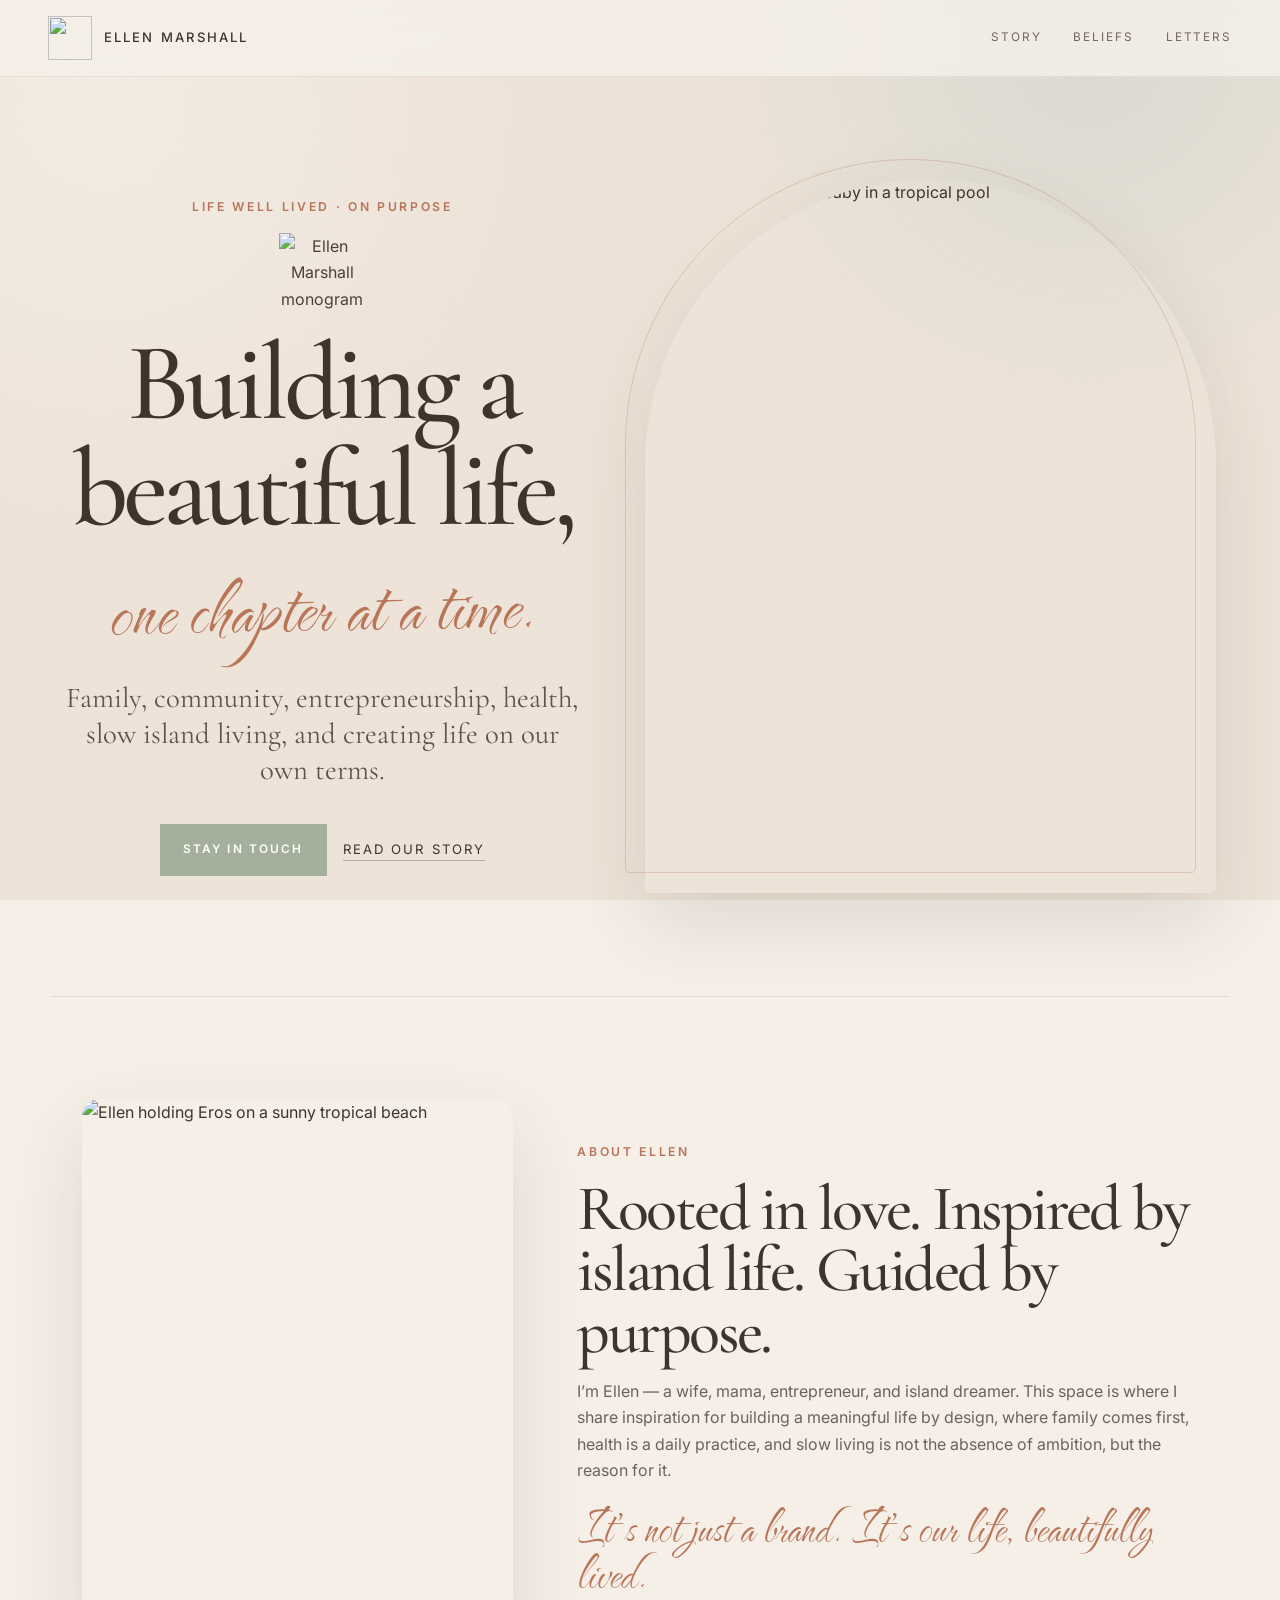
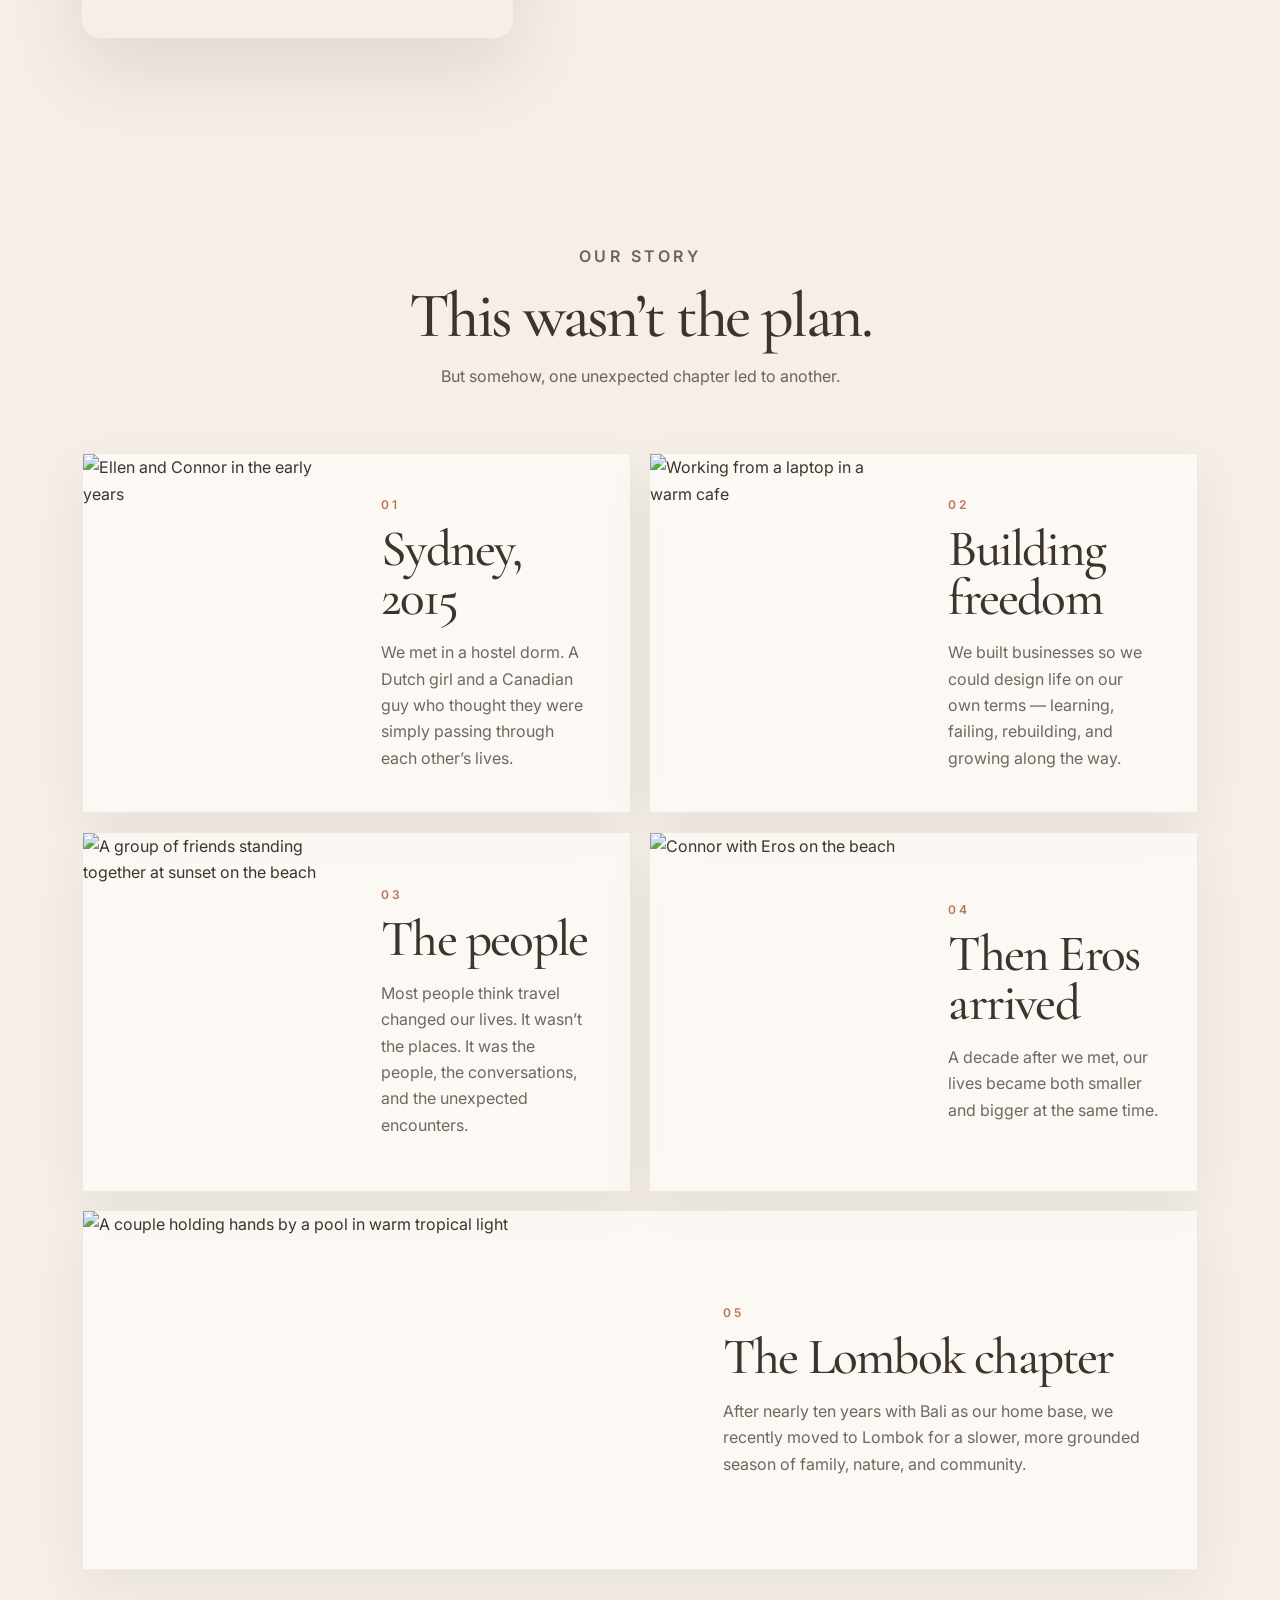
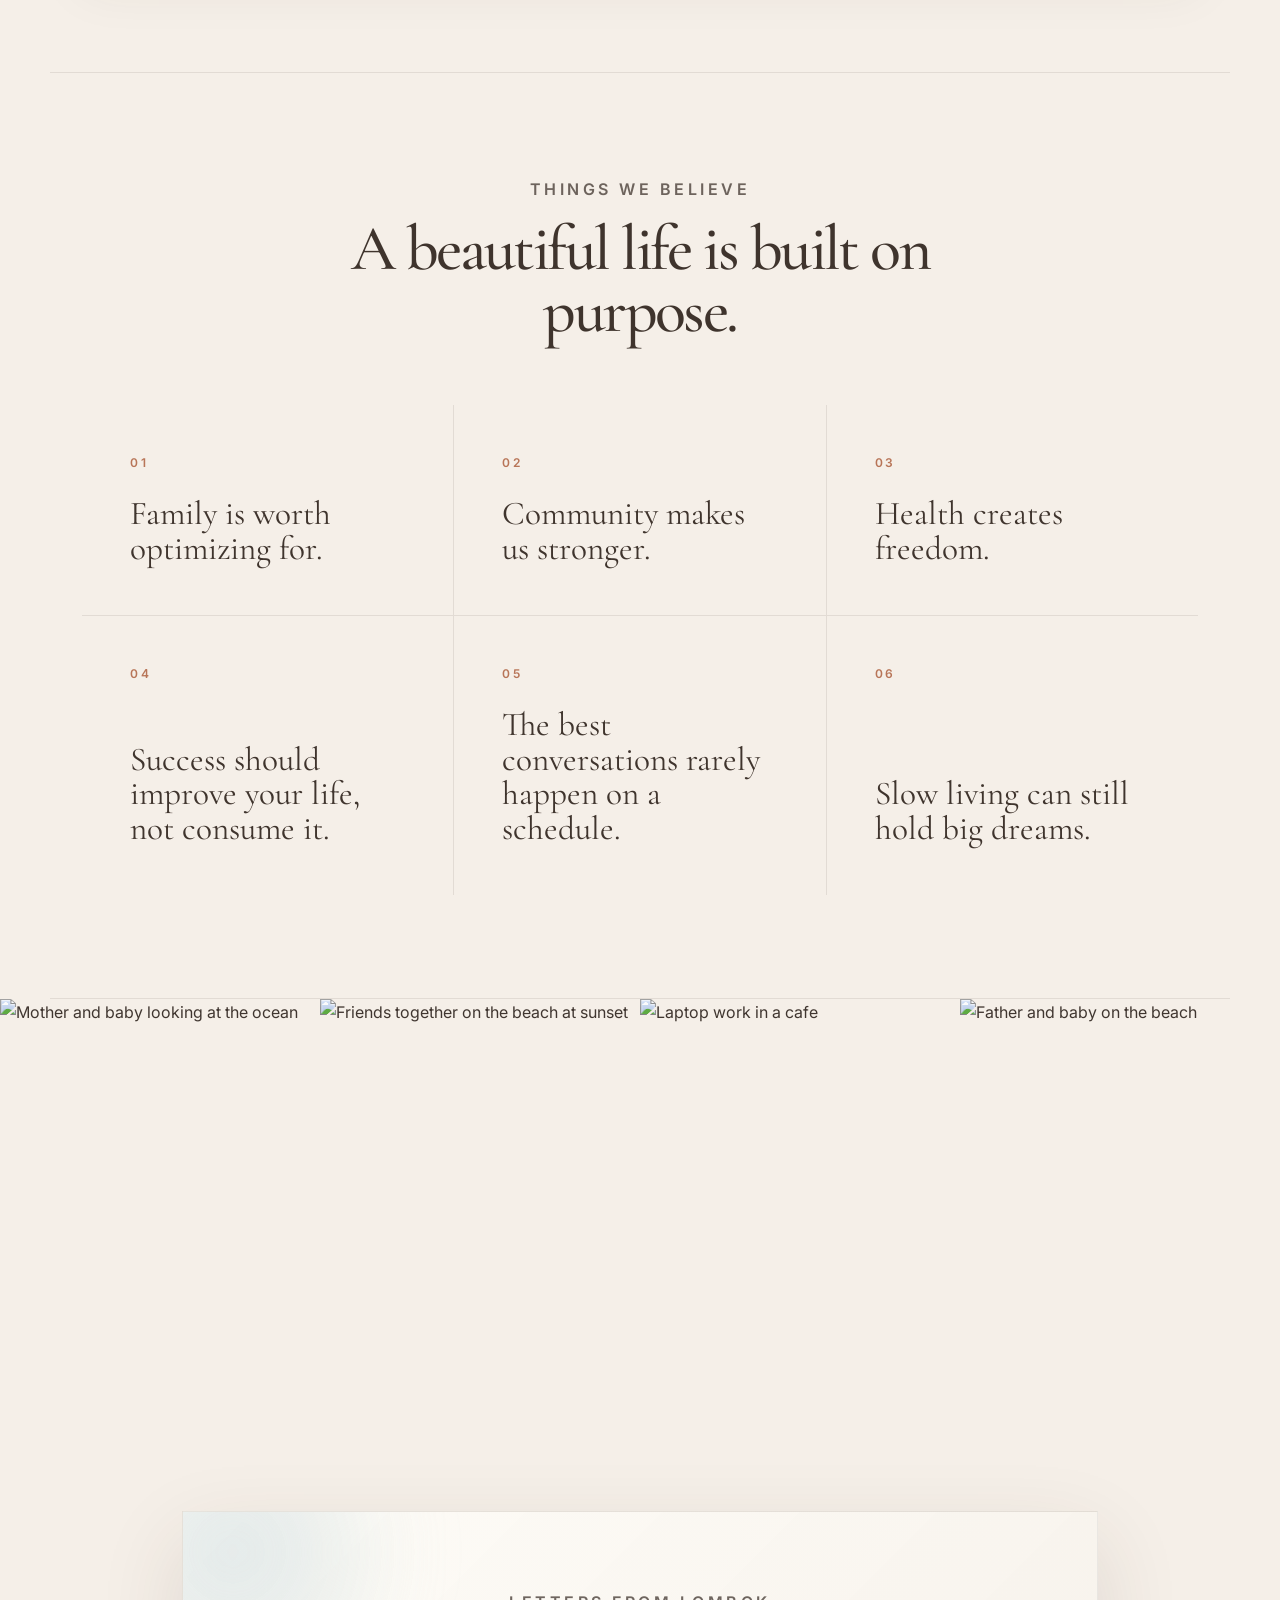
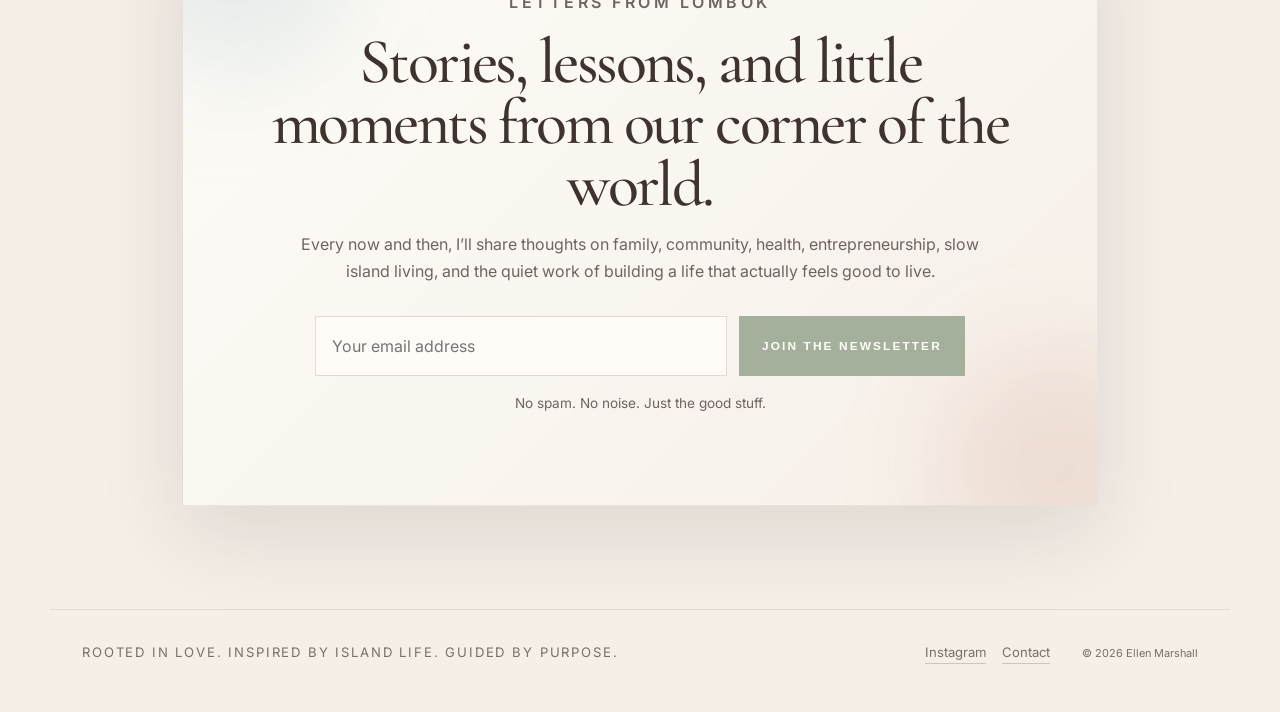
==== commit a7a8b74f: "Replace root with full Ellen Marshall website (invite moves to /dutch-invite)" ====
--- a/index.html
+++ b/index.html
@@ -1,551 +1,177 @@
-<!DOCTYPE html>
+<!doctype html>
 <html lang="en">
 <head>
-<meta charset="UTF-8" />
-<script>document.documentElement.className += ' js';</script>
-<meta name="viewport" content="width=device-width, initial-scale=1.0" />
-<title>An Invitation — A Room in Our Villa, Lombok</title>
-<meta name="description" content="A personal invitation: live in a room of our villa on a tropical island in Lombok, housing covered, in exchange for speaking Dutch to our little one about an hour a day. One seat." />
+  <meta charset="utf-8" />
+  <script>document.documentElement.className += ' js';</script>
+  <meta name="viewport" content="width=device-width, initial-scale=1" />
+  <title>Ellen Marshall — Building a beautiful life, one chapter at a time</title>
+  <meta name="description" content="Family, community, entrepreneurship, health, slow island living, and creating life on your own terms." />
+  <meta name="theme-color" content="#F5EFE8" />
 
-<!-- Social preview -->
-<meta property="og:title" content="An Invitation — A Room in Our Villa, Lombok" />
-<meta property="og:description" content="One person gets to live with us on a tropical island, housing covered, helping our baby grow up bilingual. This isn't an ad. It's an invitation." />
-<meta property="og:type" content="website" />
+  <!-- Replace this with your own domain once live -->
+  <meta property="og:title" content="Ellen Marshall" />
+  <meta property="og:description" content="Building a beautiful life, one chapter at a time." />
+  <meta property="og:type" content="website" />
+  <meta property="og:image" content="assets/hero-pool-family.jpg" />
 
-<link rel="preconnect" href="https://fonts.googleapis.com" />
-<link rel="preconnect" href="https://fonts.gstatic.com" crossorigin />
-<link href="https://fonts.googleapis.com/css2?family=Fraunces:ital,opsz,wght@0,9..144,400;0,9..144,500;0,9..144,600;1,9..144,400;1,9..144,500&family=Inter:wght@300;400;500;600&display=swap" rel="stylesheet" />
-
-<style>
-  /* ============================================================
-     LINEN + HORIZON DESIGN SYSTEM
-     Reskinnable for future casting calls — swap the tokens below
-     and the copy, keep the structure.
-     ============================================================ */
-  :root{
-    --linen:        #f4efe6;   /* warm linen-paper background */
-    --linen-deep:   #ece4d6;   /* slightly deeper panel       */
-    --ink:          #173f43;   /* deep ocean-teal ink (not black) */
-    --ink-soft:     #2c595d;   /* softer teal for body text   */
-    --brass:        #b08741;   /* golden-hour brass accent    */
-    --brass-light:  #d8b878;   /* lighter brass for glows     */
-    --horizon:      #c8b48f;   /* horizon-line hairline       */
-    --cream:        #fbf8f2;   /* card / form surface         */
-    --shadow:       rgba(23,63,67,0.10);
-
-    --serif: 'Fraunces', Georgia, 'Times New Roman', serif;
-    --sans:  'Inter', -apple-system, BlinkMacSystemFont, 'Segoe UI', sans-serif;
-
-    --maxw: 720px;
-  }
-
-  *{ box-sizing:border-box; }
-  html{ scroll-behavior:smooth; }
-  body{
-    margin:0;
-    background-color:var(--linen);
-    /* subtle linen texture woven from layered gradients — no images needed */
-    background-image:
-      radial-gradient(circle at 18% 12%, rgba(216,184,120,0.10), transparent 42%),
-      radial-gradient(circle at 82% 78%, rgba(44,89,93,0.07), transparent 46%),
-      repeating-linear-gradient(0deg,  rgba(23,63,67,0.014) 0, rgba(23,63,67,0.014) 1px, transparent 1px, transparent 4px),
-      repeating-linear-gradient(90deg, rgba(23,63,67,0.014) 0, rgba(23,63,67,0.014) 1px, transparent 1px, transparent 4px);
-    color:var(--ink-soft);
-    font-family:var(--sans);
-    font-weight:400;
-    font-size:18px;
-    line-height:1.72;
-    -webkit-font-smoothing:antialiased;
-    text-rendering:optimizeLegibility;
-  }
-
-  .wrap{ width:100%; max-width:var(--maxw); margin:0 auto; padding:0 26px; }
-
-  /* ---- Horizon hairline motif ---- */
-  .horizon{
-    height:1px; border:0; margin:0;
-    background:linear-gradient(90deg, transparent, var(--horizon) 18%, var(--horizon) 82%, transparent);
-  }
-  .horizon.short{ width:64px; margin:0 auto; background:var(--brass); opacity:0.7; height:2px; }
-
-  /* ---- Reveal on scroll ---- */
-  .js .reveal{ opacity:0; transform:translateY(22px); transition:opacity 1.1s ease, transform 1.1s ease; }
-  .js .reveal.in{ opacity:1; transform:none; }
-  @media (prefers-reduced-motion: reduce){
-    .js .reveal{ opacity:1; transform:none; transition:none; }
-    html{ scroll-behavior:auto; }
-  }
-
-  /* ============================================================
-     HERO
-     ============================================================ */
-  header.hero{
-    position:relative;
-    padding:84px 0 56px;
-    overflow:hidden;
-  }
-  /* the horizon line that runs through the hero */
-  header.hero::after{
-    content:"";
-    position:absolute; left:0; right:0; bottom:140px; height:1px;
-    background:linear-gradient(90deg, transparent, var(--horizon) 30%, var(--brass-light) 50%, var(--horizon) 70%, transparent);
-    opacity:0.55;
-  }
-  .eyebrow{
-    font-family:var(--sans);
-    font-size:13px; letter-spacing:0.32em; text-transform:uppercase;
-    color:var(--brass); font-weight:600;
-    margin:0 0 26px;
-  }
-  .hero h1{
-    font-family:var(--serif);
-    font-weight:500;
-    font-size:clamp(2.5rem, 7.5vw, 4.3rem);
-    line-height:1.04;
-    letter-spacing:-0.015em;
-    color:var(--ink);
-    margin:0 0 26px;
-  }
-  .hero h1 em{ font-style:italic; color:var(--brass); }
-  .hero .lede{
-    font-size:clamp(1.12rem, 2.6vw, 1.32rem);
-    color:var(--ink-soft);
-    max-width:34em;
-    margin:0 0 38px;
-  }
-  .signoff-top{
-    font-family:var(--serif); font-style:italic;
-    font-size:1.05rem; color:var(--ink); opacity:0.85; margin:0;
-  }
-
-  .btn{
-    display:inline-block;
-    font-family:var(--sans); font-weight:600; font-size:15px;
-    letter-spacing:0.04em;
-    color:var(--cream); background:var(--ink);
-    padding:16px 34px; border-radius:2px; border:1px solid var(--ink);
-    text-decoration:none; cursor:pointer;
-    transition:background 0.3s ease, transform 0.2s ease, box-shadow 0.3s ease;
-    box-shadow:0 8px 24px -12px var(--shadow);
-  }
-  .btn:hover{ background:var(--ink-soft); transform:translateY(-2px); box-shadow:0 14px 30px -14px rgba(23,63,67,0.4); }
-  .btn.brass{ background:var(--brass); border-color:var(--brass); color:#fff; }
-  .btn.brass:hover{ background:#9c7637; border-color:#9c7637; }
-
-  /* ============================================================
-     SECTIONS
-     ============================================================ */
-  section{ padding:58px 0; }
-  section .kicker{
-    font-family:var(--sans); font-size:12px; letter-spacing:0.3em; text-transform:uppercase;
-    color:var(--brass); font-weight:600; margin:0 0 18px;
-  }
-  section h2{
-    font-family:var(--serif); font-weight:500;
-    font-size:clamp(1.7rem, 4.4vw, 2.4rem); line-height:1.16;
-    letter-spacing:-0.01em; color:var(--ink); margin:0 0 22px;
-  }
-  section p{ margin:0 0 20px; max-width:36em; }
-  section p:last-child{ margin-bottom:0; }
-  .lead-quote{
-    font-family:var(--serif); font-style:italic;
-    font-size:clamp(1.3rem, 3.4vw, 1.7rem); line-height:1.4;
-    color:var(--ink); max-width:24em; margin:0 auto; text-align:center;
-  }
-
-  /* "what life looks like" — quiet list, no marketing bullets */
-  .life{ list-style:none; padding:0; margin:28px 0 0; }
-  .life li{
-    position:relative; padding:18px 0 18px 34px;
-    border-top:1px solid rgba(200,180,143,0.5);
-    font-size:1.02rem;
-  }
-  .life li:last-child{ border-bottom:1px solid rgba(200,180,143,0.5); }
-  .life li::before{
-    content:""; position:absolute; left:2px; top:27px;
-    width:9px; height:9px; border:1.5px solid var(--brass); border-radius:50%;
-  }
-  .life li strong{ color:var(--ink); font-weight:600; }
-
-  /* the light exchange — paired panel */
-  .exchange{
-    display:grid; grid-template-columns:1fr 1fr; gap:0;
-    border:1px solid var(--horizon); border-radius:3px; overflow:hidden;
-    margin-top:10px; background:var(--cream);
-  }
-  .exchange > div{ padding:30px 28px; }
-  .exchange .give{ background:var(--linen-deep); }
-  .exchange h3{
-    font-family:var(--sans); font-size:12px; letter-spacing:0.22em; text-transform:uppercase;
-    font-weight:600; color:var(--brass); margin:0 0 14px;
-  }
-  .exchange p{ margin:0; font-size:1rem; color:var(--ink-soft); }
-  .exchange .vline{ display:none; }
-  @media (max-width:560px){
-    .exchange{ grid-template-columns:1fr; }
-    .exchange .give{ border-bottom:1px solid var(--horizon); }
-  }
-
-  .one-seat{
-    text-align:center; background:var(--ink); color:var(--linen);
-    border-radius:4px; padding:46px 30px;
-  }
-  .one-seat .kicker{ color:var(--brass-light); }
-  .one-seat h2{ color:var(--linen); }
-  .one-seat p{ color:rgba(244,239,230,0.86); margin-left:auto; margin-right:auto; }
-  .one-seat .num{
-    font-family:var(--serif); font-weight:400; font-style:italic;
-    font-size:clamp(3rem,12vw,5rem); color:var(--brass-light); line-height:1; margin:0 0 6px;
-  }
-
-  /* ============================================================
-     APPLICATION FORM
-     ============================================================ */
-  .apply{ padding-top:30px; }
-  .form-card{
-    background:var(--cream);
-    border:1px solid var(--horizon);
-    border-radius:4px;
-    padding:clamp(26px, 5vw, 46px);
-    box-shadow:0 30px 60px -40px var(--shadow);
-  }
-  .form-intro{ text-align:center; margin-bottom:34px; }
-  .form-intro h2{ margin-bottom:12px; }
-  .form-intro p{ margin:0 auto; color:var(--ink-soft); }
-
-  form .field{ margin-bottom:24px; }
-  form label{
-    display:block; font-family:var(--sans); font-weight:600;
-    font-size:14px; letter-spacing:0.01em; color:var(--ink); margin-bottom:7px;
-  }
-  form label .req{ color:var(--brass); font-weight:600; }
-  form .help{
-    display:block; font-size:13px; font-weight:400; color:#8a8475;
-    margin:-2px 0 9px; line-height:1.5;
-  }
-  form input, form select, form textarea{
-    width:100%; font-family:var(--sans); font-size:16px; color:var(--ink);
-    background:var(--linen); border:1px solid var(--horizon); border-radius:3px;
-    padding:13px 14px; transition:border-color 0.2s ease, box-shadow 0.2s ease;
-    -webkit-appearance:none; appearance:none;
-  }
-  form select{
-    background-image:url("data:image/svg+xml;utf8,<svg xmlns='http://www.w3.org/2000/svg' width='12' height='8' viewBox='0 0 12 8'><path d='M1 1l5 5 5-5' fill='none' stroke='%23b08741' stroke-width='1.6' stroke-linecap='round'/></svg>");
-    background-repeat:no-repeat; background-position:right 14px center; padding-right:38px;
-  }
-  form input:focus, form select:focus, form textarea:focus{
-    outline:none; border-color:var(--brass);
-    box-shadow:0 0 0 3px rgba(176,135,65,0.16);
-  }
-  form textarea{ resize:vertical; min-height:96px; line-height:1.6; }
-  .form-row{ display:grid; grid-template-columns:1fr 1fr; gap:18px; }
-  @media (max-width:540px){ .form-row{ grid-template-columns:1fr; gap:0; } }
-
-  /* success state */
-  .form-success{ text-align:center; padding:18px 6px 6px; }
-  .form-success .success-mark{ font-size:2rem; margin:0 0 6px; }
-  .form-success h2{ margin:0 0 14px; }
-  .form-success p{ margin:0 auto 14px; color:var(--ink-soft); max-width:34em; }
-  .form-success .success-sign{ font-family:var(--serif); font-style:italic; color:var(--ink); }
-  button[disabled]{ opacity:0.6; cursor:default; }
-
-  .form-submit{ text-align:center; margin-top:30px; }
-  .form-submit .btn{ width:100%; max-width:340px; }
-  .form-fine{ font-size:13px; color:#8a8475; margin-top:16px; text-align:center; }
-
-  /* ============================================================
-     FOOTER / SIGNATURE
-     ============================================================ */
-  footer{ padding:64px 0 80px; text-align:center; }
-  .signature{
-    font-family:var(--serif); font-style:italic; font-weight:400;
-    font-size:1.7rem; color:var(--ink); margin:18px 0 8px;
-  }
-  .footer-note{ font-size:14px; color:#8a8475; margin:0; }
-  .footer-handle{ color:var(--brass); text-decoration:none; font-weight:600; }
-  .footer-handle:hover{ text-decoration:underline; }
-
-  /* gentle top progress feel — a fixed brass hairline at the very top */
-  .topline{ position:fixed; top:0; left:0; right:0; height:3px;
-    background:linear-gradient(90deg, var(--brass), var(--brass-light), var(--brass)); z-index:50; opacity:0.9; }
-</style>
+  <link rel="preconnect" href="https://fonts.googleapis.com">
+  <link rel="preconnect" href="https://fonts.gstatic.com" crossorigin>
+  <link href="https://fonts.googleapis.com/css2?family=Cormorant+Garamond:wght@400;500;600;700&family=Inter:wght@300;400;500;600&family=The+Nautigal:wght@400;700&display=swap" rel="stylesheet">
+  <link rel="stylesheet" href="styles.css" />
 </head>
 <body>
-<div class="topline" aria-hidden="true"></div>
+  <a class="skip-link" href="#main">Skip to content</a>
 
-<!-- ============================================================
-     HERO — an invitation, not an ad
-     ============================================================ -->
-<header class="hero">
-  <div class="wrap">
-    <p class="eyebrow reveal">An invitation &nbsp;·&nbsp; Lombok, Indonesia</p>
-    <h1 class="reveal">There's a room in our villa,<br /><em>and it's meant for someone.</em></h1>
-    <p class="lede reveal">
-      This isn't an ad, and I'm not selling anything. I'm looking for one person to come
-      live with us on our island — housing covered — and help our little one grow up
-      speaking my mother tongue. I think that person might be reading this right now.
-    </p>
-    <p class="reveal"><a class="btn brass" href="#apply">Read on, then write to me →</a></p>
-    <p class="signoff-top reveal" style="margin-top:34px;">— Ellen</p>
-  </div>
-</header>
+  <header class="site-header" data-header>
+    <a class="brand" href="#top" aria-label="Ellen Marshall home">
+      <img src="assets/em-monogram.svg" alt="" />
+      <span>Ellen Marshall</span>
+    </a>
+    <nav aria-label="Primary navigation">
+      <a href="#story">Story</a>
+      <a href="#beliefs">Beliefs</a>
+      <a href="#letters">Letters</a>
+    </nav>
+  </header>
 
-<hr class="horizon" />
+  <main id="main">
+    <section class="hero" id="top" aria-labelledby="hero-title">
+      <div class="hero-copy reveal">
+        <p class="eyebrow">Life well lived · on purpose</p>
+        <img class="hero-mark" src="assets/em-monogram.svg" alt="Ellen Marshall monogram" />
+        <h1 id="hero-title">Building a beautiful life,<br><span>one chapter at a time.</span></h1>
+        <p class="hero-subtitle">Family, community, entrepreneurship, health, slow island living, and creating life on our own terms.</p>
+        <div class="hero-actions">
+          <a class="button" href="#letters">Stay in touch</a>
+          <a class="text-link" href="#story">Read our story</a>
+        </div>
+      </div>
+      <div class="hero-image reveal delay-1">
+        <!-- Replace this photo by swapping assets/hero-pool-family.jpg with your preferred image. -->
+        <img src="assets/hero-pool-family.jpg" alt="A family holding their baby in a tropical pool" />
+      </div>
+    </section>
 
-<!-- ============================================================
-     THE REAL WHY
-     ============================================================ -->
-<section>
-  <div class="wrap">
-    <p class="kicker reveal">Why I'm doing this</p>
-    <h2 class="reveal">I want our child to dream in two languages.</h2>
-    <p class="reveal">
-      I grew up speaking Dutch. It's the language my mother sang to me in, the one my
-      whole childhood lives inside. Now we're raising our family on a tropical island far
-      from home, and there's a quiet fear every bilingual parent knows: that the language
-      slips away one ordinary day at a time, and the child never gets it back.
-    </p>
-    <p class="reveal">
-      Children don't learn a language from apps or flashcards. They learn it from a
-      <strong>person</strong> — from being talked to, sung to, read to, every single day.
-      So I'm looking for someone who can simply <em>be that person</em> for an hour a day.
-      That's the whole idea. It's small, and it's everything.
-    </p>
-  </div>
-</section>
+    <section class="intro-panel" aria-label="About Ellen">
+      <div class="intro-media reveal">
+        <img src="assets/tropical-mother-son.jpg" alt="Ellen holding Eros on a sunny tropical beach" />
+      </div>
+      <div class="intro-copy reveal delay-1">
+        <p class="section-kicker">About Ellen</p>
+        <h2>Rooted in love. Inspired by island life. Guided by purpose.</h2>
+        <p>I’m Ellen — a wife, mama, entrepreneur, and island dreamer. This space is where I share inspiration for building a meaningful life by design, where family comes first, health is a daily practice, and slow living is not the absence of ambition, but the reason for it.</p>
+        <p class="script-line">It’s not just a brand. It’s our life, beautifully lived.</p>
+      </div>
+    </section>
 
-<hr class="horizon" />
-
-<!-- ============================================================
-     WHAT LIFE LOOKS LIKE
-     ============================================================ -->
-<section>
-  <div class="wrap">
-    <p class="kicker reveal">What life here looks like</p>
-    <h2 class="reveal">Mornings slow, days warm, the ocean close.</h2>
-    <ul class="life reveal">
-      <li><strong>Your own room</strong> in our villa, housing covered — a real home, not a guest you're rushing out of.</li>
-      <li><strong>A tropical island.</strong> Lombok is Bali's quieter, greener neighbour — rice fields, surf, waterfalls, warm people.</li>
-      <li><strong>A family, not a job.</strong> Shared meals, easy mornings, the kind of days that feel like a long warm exhale.</li>
-      <li><strong>Time and space of your own.</strong> The exchange is light by design. The rest of your days are yours.</li>
-    </ul>
-  </div>
-</section>
-
-<hr class="horizon" />
-
-<!-- ============================================================
-     THE LIGHT EXCHANGE
-     ============================================================ -->
-<section>
-  <div class="wrap">
-    <p class="kicker reveal">The exchange, honestly</p>
-    <h2 class="reveal">It's a small thing I'm asking. On purpose.</h2>
-    <div class="exchange reveal">
-      <div class="give">
-        <h3>What I'm offering</h3>
-        <p>A room in our villa on the island, with housing covered, and a place inside a real family for as long as it's a good fit.</p>
-      </div>
-      <div class="get">
-        <h3>What I'm asking</h3>
-        <p>Roughly an hour a day, speaking Dutch with our little one — playing, reading, singing. Warmth, presence, and consistency. That's it.</p>
-      </div>
-    </div>
-  </div>
-</section>
-
-<hr class="horizon" />
-
-<!-- ============================================================
-     ONE SEAT
-     ============================================================ -->
-<section>
-  <div class="wrap">
-    <div class="one-seat reveal">
-      <p class="kicker">The honest part</p>
-      <div class="num" aria-hidden="true">one</div>
-      <h2>There's only one room.</h2>
-      <p>
-        Hundreds of beautiful messages have come in, and I read them all. I can only say
-        yes to one person — but I want to actually <em>meet</em> you in your own words first,
-        not lose you in a crowded inbox. So if this is stirring something in you, tell me
-        below. Take your time with it. I'm reading.
-      </p>
-    </div>
-  </div>
-</section>
-
-<!-- ============================================================
-     APPLICATION FORM
-     ============================================================ -->
-<section class="apply" id="apply">
-  <div class="wrap">
-    <div class="form-card reveal">
-      <div class="form-intro">
-        <p class="kicker">Write to me</p>
-        <h2>Tell me your story</h2>
-        <p>There are no wrong answers here. I'd rather hear who you really are than a perfect application. Write to me like you'd write to a friend.</p>
+    <section class="story-section" id="story" aria-labelledby="story-title">
+      <div class="section-heading reveal">
+        <p class="section-kicker">Our story</p>
+        <h2 id="story-title">This wasn’t the plan.</h2>
+        <p>But somehow, one unexpected chapter led to another.</p>
       </div>
 
-      <!-- APPLICATION FORM. Posts to Kit form 9607341 via the handler near the end of the page,
-           which shows the inline success message. Field names map to Kit custom fields. -->
-      <form id="application-form" action="https://app.kit.com/forms/9607341/subscriptions" method="post">
-        <div data-element="fields">
-        <!-- 1. Name -->
-        <div class="field">
-          <label for="name">Your name <span class="req">*</span></label>
-          <input type="text" id="name" name="fields[first_name]" autocomplete="name" required />
+      <div class="story-grid">
+        <article class="story-card reveal">
+          <img src="assets/early-us-sydney.jpg" alt="Ellen and Connor in the early years" />
+          <div>
+            <span>01</span>
+            <h3>Sydney, 2015</h3>
+            <p>We met in a hostel dorm. A Dutch girl and a Canadian guy who thought they were simply passing through each other’s lives.</p>
+          </div>
+        </article>
+
+        <article class="story-card reveal delay-1">
+          <img src="assets/business-cafe.jpg" alt="Working from a laptop in a warm cafe" />
+          <div>
+            <span>02</span>
+            <h3>Building freedom</h3>
+            <p>We built businesses so we could design life on our own terms — learning, failing, rebuilding, and growing along the way.</p>
+          </div>
+        </article>
+
+        <article class="story-card reveal delay-2">
+          <img src="assets/community-sunset.jpg" alt="A group of friends standing together at sunset on the beach" />
+          <div>
+            <span>03</span>
+            <h3>The people</h3>
+            <p>Most people think travel changed our lives. It wasn’t the places. It was the people, the conversations, and the unexpected encounters.</p>
+          </div>
+        </article>
+
+        <article class="story-card reveal">
+          <img src="assets/father-son-beach.jpg" alt="Connor with Eros on the beach" />
+          <div>
+            <span>04</span>
+            <h3>Then Eros arrived</h3>
+            <p>A decade after we met, our lives became both smaller and bigger at the same time.</p>
+          </div>
+        </article>
+
+        <article class="story-card story-card-wide reveal delay-1">
+          <img src="assets/bali-lombok-chapter.jpg" alt="A couple holding hands by a pool in warm tropical light" />
+          <div>
+            <span>05</span>
+            <h3>The Lombok chapter</h3>
+            <p>After nearly ten years with Bali as our home base, we recently moved to Lombok for a slower, more grounded season of family, nature, and community.</p>
+          </div>
+        </article>
+      </div>
+    </section>
+
+    <section class="beliefs" id="beliefs" aria-labelledby="beliefs-title">
+      <div class="section-heading reveal">
+        <p class="section-kicker">Things we believe</p>
+        <h2 id="beliefs-title">A beautiful life is built on purpose.</h2>
+      </div>
+      <div class="belief-list">
+        <div class="belief reveal"><span>01</span><p>Family is worth optimizing for.</p></div>
+        <div class="belief reveal delay-1"><span>02</span><p>Community makes us stronger.</p></div>
+        <div class="belief reveal delay-2"><span>03</span><p>Health creates freedom.</p></div>
+        <div class="belief reveal"><span>04</span><p>Success should improve your life, not consume it.</p></div>
+        <div class="belief reveal delay-1"><span>05</span><p>The best conversations rarely happen on a schedule.</p></div>
+        <div class="belief reveal delay-2"><span>06</span><p>Slow living can still hold big dreams.</p></div>
+      </div>
+    </section>
+
+    <section class="visual-strip" aria-label="Island life moments">
+      <img src="assets/beach-mother-son.jpg" alt="Mother and baby looking at the ocean" />
+      <img src="assets/community-sunset.jpg" alt="Friends together on the beach at sunset" />
+      <img src="assets/business-cafe.jpg" alt="Laptop work in a cafe" />
+      <img src="assets/father-son-beach.jpg" alt="Father and baby on the beach" />
+    </section>
+
+    <section class="newsletter" id="letters" aria-labelledby="letters-title">
+      <div class="newsletter-card reveal">
+        <p class="section-kicker">Letters from Lombok</p>
+        <h2 id="letters-title">Stories, lessons, and little moments from our corner of the world.</h2>
+        <p>Every now and then, I’ll share thoughts on family, community, health, entrepreneurship, slow island living, and the quiet work of building a life that actually feels good to live.</p>
+
+        <!-- Wired to Kit form 9607819 (Letters from Lombok). Submits via the handler in script.js. -->
+        <form id="letters-form" action="https://app.kit.com/forms/9607819/subscriptions" method="post" class="signup-form">
+          <label class="sr-only" for="email">Email address</label>
+          <input id="email" name="email_address" type="email" placeholder="Your email address" autocomplete="email" required />
+          <button type="submit">Join the newsletter</button>
+        </form>
+
+        <div id="letters-success" class="letters-success" hidden>
+          <p>You're in. 🤍 Welcome to <em>Letters from Lombok</em> — keep an eye on your inbox.</p>
         </div>
 
-        <!-- 2. Email -->
-        <div class="field">
-          <label for="email">Email <span class="req">*</span></label>
-          <span class="help">So I can write back to you, even if I'm slow. This is the only sure way to reach you off Instagram.</span>
-          <input type="email" id="email" name="email_address" autocomplete="email" required />
-        </div>
+        <p class="privacy-note">No spam. No noise. Just the good stuff.</p>
+      </div>
+    </section>
+  </main>
 
-        <div class="form-row">
-          <!-- 3. Location -->
-          <div class="field">
-            <label for="location">Where you're writing from <span class="req">*</span></label>
-            <input type="text" id="location" name="fields[location]" placeholder="City, country" required />
-          </div>
-          <!-- 5. Dutch level -->
-          <div class="field">
-            <label for="dutch">Your Dutch <span class="req">*</span></label>
-            <select id="dutch" name="fields[dutch_level]" required>
-              <option value="" disabled selected>Choose one…</option>
-              <option value="Native">Native — it's my mother tongue</option>
-              <option value="Fluent">Fluent — I live in it comfortably</option>
-              <option value="Conversational">Conversational — I can hold my own</option>
-              <option value="Learning">Learning — but eager and willing</option>
-            </select>
-          </div>
-        </div>
+  <footer class="site-footer">
+    <p>Rooted in love. Inspired by island life. Guided by purpose.</p>
+    <div>
+      <a href="https://www.instagram.com/ellenmarshal/" target="_blank" rel="noopener">Instagram</a>
+      <a href="mailto:hello@ellenmarshal.com">Contact</a>
+    </div>
+    <small>© <span data-year></span> Ellen Marshall</small>
+  </footer>
 
-        <!-- 4. Why this calls to you -->
-        <div class="field">
-          <label for="why">Why does this call to you? <span class="req">*</span></label>
-          <span class="help">The real reason. The one underneath the practical one.</span>
-          <textarea id="why" name="fields[why_this_calls]" required></textarea>
-        </div>
-
-        <!-- 6. Availability -->
-        <div class="field">
-          <label for="availability">When could you start, and how long could you stay? <span class="req">*</span></label>
-          <span class="help">An honest guess is perfect — earliest start date and how long feels right to you.</span>
-          <input type="text" id="availability" name="fields[availability]" placeholder="e.g. From September, for 6 months to a year" required />
-        </div>
-
-        <!-- 7. Instagram handle -->
-        <div class="field">
-          <label for="instagram">Your Instagram handle</label>
-          <span class="help">So I can put a face and a life to your words.</span>
-          <input type="text" id="instagram" name="fields[instagram]" placeholder="@yourname" />
-        </div>
-
-        <!-- 8. A bit about you / your story -->
-        <div class="field">
-          <label for="story">A bit about you — your story <span class="req">*</span></label>
-          <span class="help">Who are you, where are you in life, what are you carrying or leaving or looking for?</span>
-          <textarea id="story" name="fields[your_story]" required></textarea>
-        </div>
-
-        <!-- 9. Anything else -->
-        <div class="field">
-          <label for="anything">Anything else you want me to know?</label>
-          <span class="help">Optional. The thing that didn't fit anywhere above.</span>
-          <textarea id="anything" name="fields[anything_else]"></textarea>
-        </div>
-
-        <div class="form-submit">
-          <button type="submit" data-element="submit" class="btn brass">Send my story to Ellen →</button>
-          <p class="form-fine">I read every single one. If we're a fit for the next step, I'll reach out by email.</p>
-        </div>
-        </div><!-- /data-element fields -->
-      </form>
-
-      <!-- Success state — shown by the handler after a successful submit -->
-      <div id="application-success" class="form-success" hidden>
-        <p class="success-mark">🤍</p>
-        <h2>Your story landed safely.</h2>
-        <p>I read every single one myself — slowly, with a coffee and the ocean in the background. If we're a fit for the next step, I'll reach out by email. Thank you for trusting me with it.</p>
-        <p class="success-sign">— Ellen</p>
-      </div>
-      <!-- ===== END APPLICATION FORM ===== -->
-
-    </div>
-  </div>
-</section>
-
-<!-- ============================================================
-     FOOTER / SIGNATURE
-     ============================================================ -->
-<footer>
-  <div class="wrap">
-    <hr class="horizon short" />
-    <p class="signature reveal">With warmth, from the island —<br />Ellen</p>
-    <p class="footer-note reveal">
-      Follow along, wherever this goes:
-      <a class="footer-handle" href="https://instagram.com/ellenmarshal" target="_blank" rel="noopener">@ellenmarshal</a>
-    </p>
-  </div>
-</footer>
-
-<script>
-  // Gentle reveal-on-scroll. Tasteful, fast, and degrades gracefully.
-  (function(){
-    var els = document.querySelectorAll('.reveal');
-    if(!('IntersectionObserver' in window)){
-      els.forEach(function(el){ el.classList.add('in'); });
-      return;
-    }
-    var io = new IntersectionObserver(function(entries){
-      entries.forEach(function(e){
-        if(e.isIntersecting){ e.target.classList.add('in'); io.unobserve(e.target); }
-      });
-    }, { threshold:0.12, rootMargin:'0px 0px -8% 0px' });
-    els.forEach(function(el){ io.observe(el); });
-  })();
-</script>
-
-<!-- Application submit handler — posts to Kit and shows the inline success message -->
-<script>
-  (function(){
-    var form = document.getElementById('application-form');
-    if(!form) return;
-    var success = document.getElementById('application-success');
-    var btn = form.querySelector('button[type="submit"]');
-    var btnText = btn ? btn.textContent : '';
-
-    form.addEventListener('submit', function(e){
-      e.preventDefault();
-      if(!form.checkValidity()){ form.reportValidity(); return; }
-      if(btn){ btn.disabled = true; btn.textContent = 'Sending your story…'; }
-
-      var data = new URLSearchParams(new FormData(form));
-
-      function done(){
-        if(success){
-          form.style.display = 'none';
-          success.hidden = false;
-          success.scrollIntoView({ behavior:'smooth', block:'center' });
-        }
-      }
-
-      // Fire-and-forget POST to Kit (no-cors avoids cross-origin read issues;
-      // the subscription is still created). We show success once it settles.
-      fetch(form.action, {
-        method:'POST',
-        mode:'no-cors',
-        headers:{'Content-Type':'application/x-www-form-urlencoded'},
-        body: data.toString()
-      }).then(done).catch(function(){
-        // Even on a network read error the POST usually succeeded; show success.
-        done();
-      });
-    });
-  })();
-</script>
+  <script src="script.js"></script>
 </body>
 </html>
--- a/styles.css
+++ b/styles.css
@@ -0,0 +1,298 @@
+:root {
+  --cream: #F5EFE8;
+  --cream-deep: #E9DDD0;
+  --sand: #DCC7B8;
+  --sage: #A5B09C;
+  --sea-mist: #C8DADB;
+  --terracotta: #B87558;
+  --clay: #C07A5B;
+  --espresso: #3F342D;
+  --charcoal: #242526;
+  --white: #FFFDF9;
+  --shadow: 0 30px 80px rgba(63, 52, 45, 0.12);
+  --serif: "Cormorant Garamond", Georgia, serif;
+  --sans: "Inter", system-ui, -apple-system, BlinkMacSystemFont, "Segoe UI", sans-serif;
+  --script: "The Nautigal", cursive;
+  --max: 1180px;
+}
+
+* { box-sizing: border-box; }
+html { scroll-behavior: smooth; }
+body {
+  margin: 0;
+  background: var(--cream);
+  color: var(--espresso);
+  font-family: var(--sans);
+  line-height: 1.65;
+  -webkit-font-smoothing: antialiased;
+}
+body::before {
+  content: "";
+  position: fixed;
+  inset: 0;
+  pointer-events: none;
+  background:
+    radial-gradient(circle at 8% 12%, rgba(255,255,255,.75), transparent 30%),
+    radial-gradient(circle at 85% 5%, rgba(200,218,219,.45), transparent 27%),
+    linear-gradient(rgba(245,239,232,.76), rgba(245,239,232,.76)),
+    repeating-linear-gradient(90deg, rgba(63,52,45,.018) 0 1px, transparent 1px 7px);
+  mix-blend-mode: multiply;
+  z-index: -1;
+}
+img { max-width: 100%; display: block; }
+a { color: inherit; }
+
+.skip-link, .sr-only, .hidden {
+  position: absolute;
+  width: 1px;
+  height: 1px;
+  padding: 0;
+  margin: -1px;
+  overflow: hidden;
+  clip: rect(0, 0, 0, 0);
+  border: 0;
+}
+.skip-link:focus {
+  width: auto;
+  height: auto;
+  margin: 1rem;
+  padding: .75rem 1rem;
+  background: var(--espresso);
+  color: var(--cream);
+  z-index: 1000;
+}
+
+.site-header {
+  position: sticky;
+  top: 0;
+  z-index: 20;
+  display: flex;
+  align-items: center;
+  justify-content: space-between;
+  gap: 1.5rem;
+  padding: 1rem clamp(1rem, 4vw, 3rem);
+  background: rgba(245, 239, 232, .82);
+  backdrop-filter: blur(18px);
+  border-bottom: 1px solid rgba(63,52,45,.08);
+  transition: box-shadow .25s ease, background .25s ease;
+}
+.site-header.is-scrolled { box-shadow: 0 12px 32px rgba(63,52,45,.08); background: rgba(245,239,232,.94); }
+.brand {
+  display: inline-flex;
+  align-items: center;
+  gap: .75rem;
+  text-decoration: none;
+  text-transform: uppercase;
+  letter-spacing: .16em;
+  font-size: .82rem;
+  font-weight: 500;
+}
+.brand img { width: 44px; height: 44px; }
+nav { display: flex; gap: clamp(.8rem, 3vw, 2rem); font-size: .74rem; text-transform: uppercase; letter-spacing: .16em; }
+nav a { text-decoration: none; opacity: .72; transition: opacity .2s ease; }
+nav a:hover { opacity: 1; }
+
+.hero {
+  max-width: 1450px;
+  margin: 0 auto;
+  min-height: 88vh;
+  display: grid;
+  grid-template-columns: minmax(0, 0.95fr) minmax(420px, 1.05fr);
+  align-items: center;
+  gap: clamp(2rem, 5vw, 5rem);
+  padding: clamp(4rem, 8vw, 7rem) clamp(1rem, 5vw, 4rem);
+}
+.hero-copy { text-align: center; max-width: 680px; margin-inline: auto; }
+.eyebrow, .section-kicker {
+  margin: 0 0 1rem;
+  color: var(--terracotta);
+  font-size: .76rem;
+  font-weight: 600;
+  letter-spacing: .22em;
+  text-transform: uppercase;
+}
+.hero-mark { width: 86px; margin: 0 auto 1.2rem; opacity: .92; }
+h1, h2, h3 { font-family: var(--serif); font-weight: 500; line-height: .96; margin: 0; }
+h1 { font-size: clamp(3.6rem, 8.6vw, 8rem); letter-spacing: -.045em; }
+h1 span, .script-line, .script { font-family: var(--script); color: var(--terracotta); font-weight: 400; letter-spacing: 0; }
+h1 span { display: inline-block; font-size: .78em; transform: rotate(-1deg); }
+.hero-subtitle { max-width: 520px; margin: 2rem auto 0; font-family: var(--serif); font-size: clamp(1.3rem, 2.5vw, 1.8rem); line-height: 1.25; color: rgba(63,52,45,.82); }
+.hero-actions { display: flex; align-items: center; justify-content: center; gap: 1rem; flex-wrap: wrap; margin-top: 2.25rem; }
+.button, .signup-form button {
+  border: 0;
+  background: var(--sage);
+  color: var(--white);
+  padding: 1rem 1.45rem;
+  text-transform: uppercase;
+  letter-spacing: .18em;
+  font-size: .74rem;
+  font-weight: 600;
+  text-decoration: none;
+  cursor: pointer;
+  transition: transform .2s ease, background .2s ease;
+}
+.button:hover, .signup-form button:hover { transform: translateY(-2px); background: #909D87; }
+.text-link { font-size: .82rem; text-transform: uppercase; letter-spacing: .16em; text-decoration: none; border-bottom: 1px solid rgba(63,52,45,.3); }
+.hero-image { position: relative; }
+.hero-image::before {
+  content: "";
+  position: absolute;
+  inset: -1.25rem 1.25rem 1.25rem -1.25rem;
+  border: 1px solid rgba(184,117,88,.28);
+  border-radius: 100vw 100vw 22px 22px;
+  z-index: -1;
+}
+.hero-image img {
+  width: 100%;
+  aspect-ratio: 4 / 5;
+  object-fit: cover;
+  border-radius: 100vw 100vw 24px 24px;
+  box-shadow: var(--shadow);
+}
+
+.intro-panel, .story-section, .beliefs, .newsletter {
+  max-width: var(--max);
+  margin: 0 auto;
+  padding: clamp(4rem, 8vw, 7rem) clamp(1rem, 4vw, 2rem);
+}
+.intro-panel {
+  display: grid;
+  grid-template-columns: .82fr 1.18fr;
+  gap: clamp(2rem, 5vw, 5rem);
+  align-items: center;
+  border-top: 1px solid rgba(63,52,45,.1);
+}
+.intro-media img { aspect-ratio: 4 / 5; object-fit: cover; border-radius: 18px; box-shadow: var(--shadow); }
+.intro-copy h2, .section-heading h2, .newsletter h2 { font-size: clamp(2.6rem, 5vw, 5.2rem); letter-spacing: -.04em; }
+.intro-copy p:not(.section-kicker):not(.script-line), .section-heading p, .newsletter-card p {
+  font-size: 1rem;
+  color: rgba(63,52,45,.75);
+  max-width: 720px;
+}
+.script-line { font-size: clamp(2rem, 4vw, 3.6rem); line-height: .9; margin: 1.25rem 0 0; }
+
+.section-heading { text-align: center; max-width: 760px; margin: 0 auto clamp(2.5rem, 5vw, 4rem); }
+.section-heading p { margin-inline: auto; }
+.story-grid {
+  display: grid;
+  grid-template-columns: repeat(2, minmax(0, 1fr));
+  gap: 1.15rem;
+}
+.story-card {
+  background: rgba(255,253,249,.64);
+  border: 1px solid rgba(63,52,45,.08);
+  box-shadow: 0 18px 50px rgba(63,52,45,.07);
+  overflow: hidden;
+  display: grid;
+  grid-template-columns: .95fr 1.05fr;
+  min-height: 360px;
+}
+.story-card-wide { grid-column: 1 / -1; grid-template-columns: 1.08fr .92fr; }
+.story-card img { width: 100%; height: 100%; object-fit: cover; }
+.story-card div { padding: clamp(1.5rem, 3vw, 2.8rem); display: flex; flex-direction: column; justify-content: center; }
+.story-card span, .belief span {
+  color: var(--terracotta);
+  font-size: .75rem;
+  letter-spacing: .22em;
+  text-transform: uppercase;
+  font-weight: 600;
+}
+.story-card h3 { font-size: clamp(2.1rem, 4vw, 3.7rem); margin: .6rem 0 1rem; letter-spacing: -.035em; }
+.story-card p { margin: 0; color: rgba(63,52,45,.74); }
+
+.beliefs {
+  border-top: 1px solid rgba(63,52,45,.1);
+  border-bottom: 1px solid rgba(63,52,45,.1);
+}
+.belief-list { display: grid; grid-template-columns: repeat(3, minmax(0, 1fr)); gap: 1px; background: rgba(63,52,45,.1); }
+.belief { background: var(--cream); padding: clamp(1.5rem, 4vw, 3rem); min-height: 190px; display: flex; flex-direction: column; justify-content: space-between; }
+.belief p { margin: 1.5rem 0 0; font-family: var(--serif); font-size: clamp(1.5rem, 2.6vw, 2.15rem); line-height: 1.05; }
+
+.visual-strip { display: grid; grid-template-columns: repeat(4, 1fr); }
+.visual-strip img { width: 100%; height: clamp(230px, 32vw, 430px); object-fit: cover; filter: saturate(.92) contrast(.97); }
+
+.newsletter { max-width: 980px; }
+.newsletter-card {
+  text-align: center;
+  padding: clamp(2rem, 6vw, 5rem);
+  background: linear-gradient(135deg, rgba(255,253,249,.88), rgba(245,239,232,.92));
+  border: 1px solid rgba(63,52,45,.1);
+  box-shadow: var(--shadow);
+  position: relative;
+  overflow: hidden;
+}
+.newsletter-card::before, .newsletter-card::after {
+  content: "";
+  position: absolute;
+  width: 240px;
+  height: 240px;
+  border-radius: 999px;
+  background: rgba(200,218,219,.45);
+  filter: blur(50px);
+  z-index: -1;
+}
+.newsletter-card::before { left: -70px; top: -80px; }
+.newsletter-card::after { right: -80px; bottom: -80px; background: rgba(184,117,88,.15); }
+.newsletter-card p { margin-inline: auto; }
+.signup-form { display: grid; grid-template-columns: minmax(0, 1fr) auto; gap: .75rem; max-width: 650px; margin: 2rem auto 0; }
+.signup-form input {
+  width: 100%;
+  border: 1px solid rgba(63,52,45,.16);
+  background: rgba(255,253,249,.86);
+  padding: 1rem 1rem;
+  font: inherit;
+  color: var(--espresso);
+}
+.signup-form input:focus { outline: 2px solid rgba(184,117,88,.35); outline-offset: 2px; }
+.privacy-note { font-size: .85rem !important; margin-top: 1rem; }
+
+.site-footer {
+  max-width: var(--max);
+  margin: 0 auto;
+  padding: 2rem clamp(1rem, 4vw, 2rem) 3rem;
+  display: grid;
+  grid-template-columns: 1fr auto auto;
+  gap: 1rem 2rem;
+  align-items: center;
+  border-top: 1px solid rgba(63,52,45,.1);
+  font-size: .82rem;
+  color: rgba(63,52,45,.68);
+}
+.site-footer p { margin: 0; text-transform: uppercase; letter-spacing: .14em; }
+.site-footer div { display: flex; gap: 1rem; }
+.site-footer a { text-decoration: none; border-bottom: 1px solid rgba(63,52,45,.22); }
+
+/* Reveal-on-scroll is a progressive enhancement: only hide content when JS is active,
+   so the page still renders fully in previews or browsers without JavaScript. */
+.js .reveal { opacity: 0; transform: translateY(22px); transition: opacity .8s ease, transform .8s ease; }
+.js .reveal.is-visible { opacity: 1; transform: translateY(0); }
+.delay-1 { transition-delay: .12s; }
+.delay-2 { transition-delay: .24s; }
+
+.letters-success { max-width: 650px; margin: 2rem auto 0; }
+.letters-success p { font-family: var(--serif); font-size: clamp(1.3rem, 2.6vw, 1.8rem); line-height: 1.3; color: var(--espresso); margin: 0; }
+.letters-success em { color: var(--terracotta); font-style: italic; }
+.signup-form button[disabled] { opacity: .6; cursor: default; }
+
+@media (max-width: 980px) {
+  .hero, .intro-panel { grid-template-columns: 1fr; }
+  .hero { padding-top: 3.5rem; min-height: auto; }
+  .hero-image { max-width: 620px; margin-inline: auto; }
+  .intro-media { max-width: 520px; margin-inline: auto; }
+  .story-grid, .story-card, .story-card-wide { grid-template-columns: 1fr; }
+  .story-card-wide { grid-column: auto; }
+  .story-card img { aspect-ratio: 4/3; height: auto; }
+  .belief-list { grid-template-columns: repeat(2, minmax(0, 1fr)); }
+}
+
+@media (max-width: 640px) {
+  .site-header { align-items: flex-start; }
+  .brand span { display: none; }
+  nav { gap: .9rem; font-size: .68rem; }
+  h1 { font-size: clamp(3rem, 17vw, 5.2rem); }
+  .hero-subtitle { font-size: 1.22rem; }
+  .signup-form { grid-template-columns: 1fr; }
+  .belief-list, .visual-strip { grid-template-columns: 1fr; }
+  .visual-strip img { height: 320px; }
+  .site-footer { grid-template-columns: 1fr; text-align: center; justify-items: center; }
+}
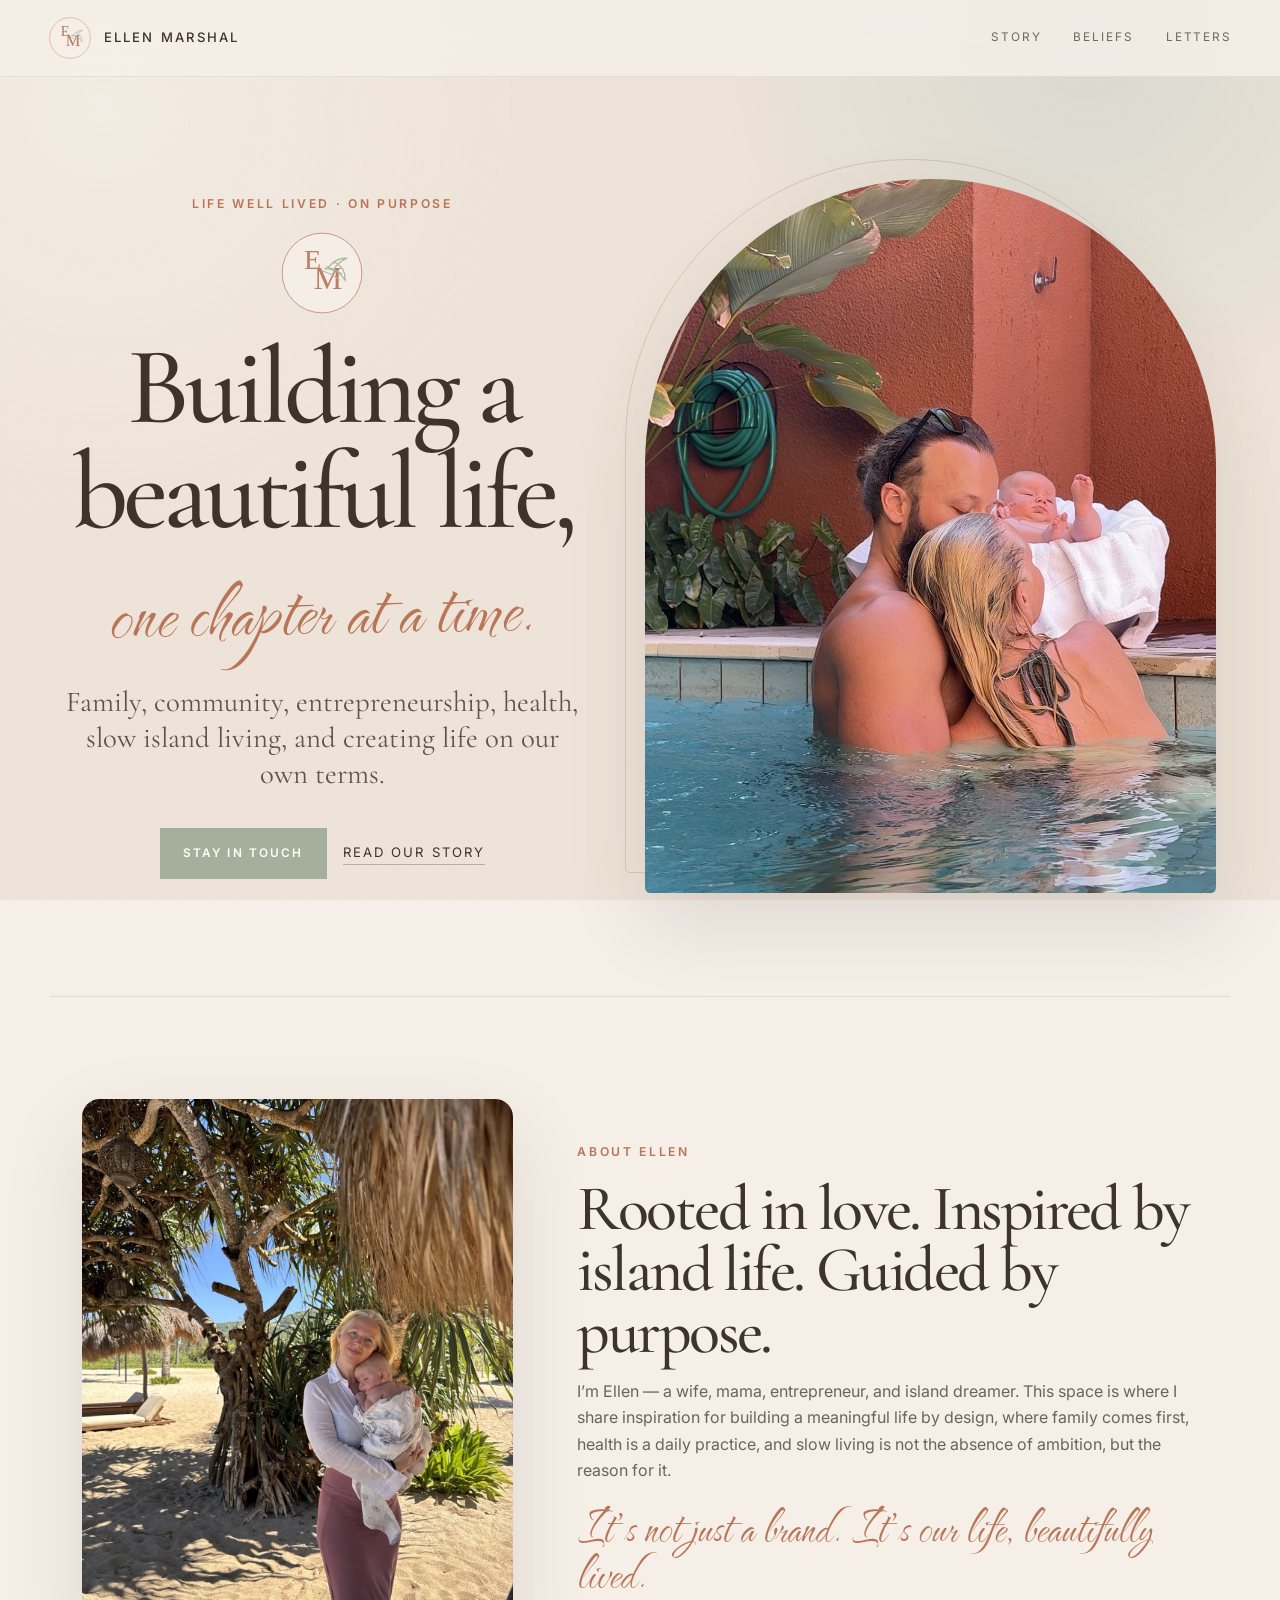
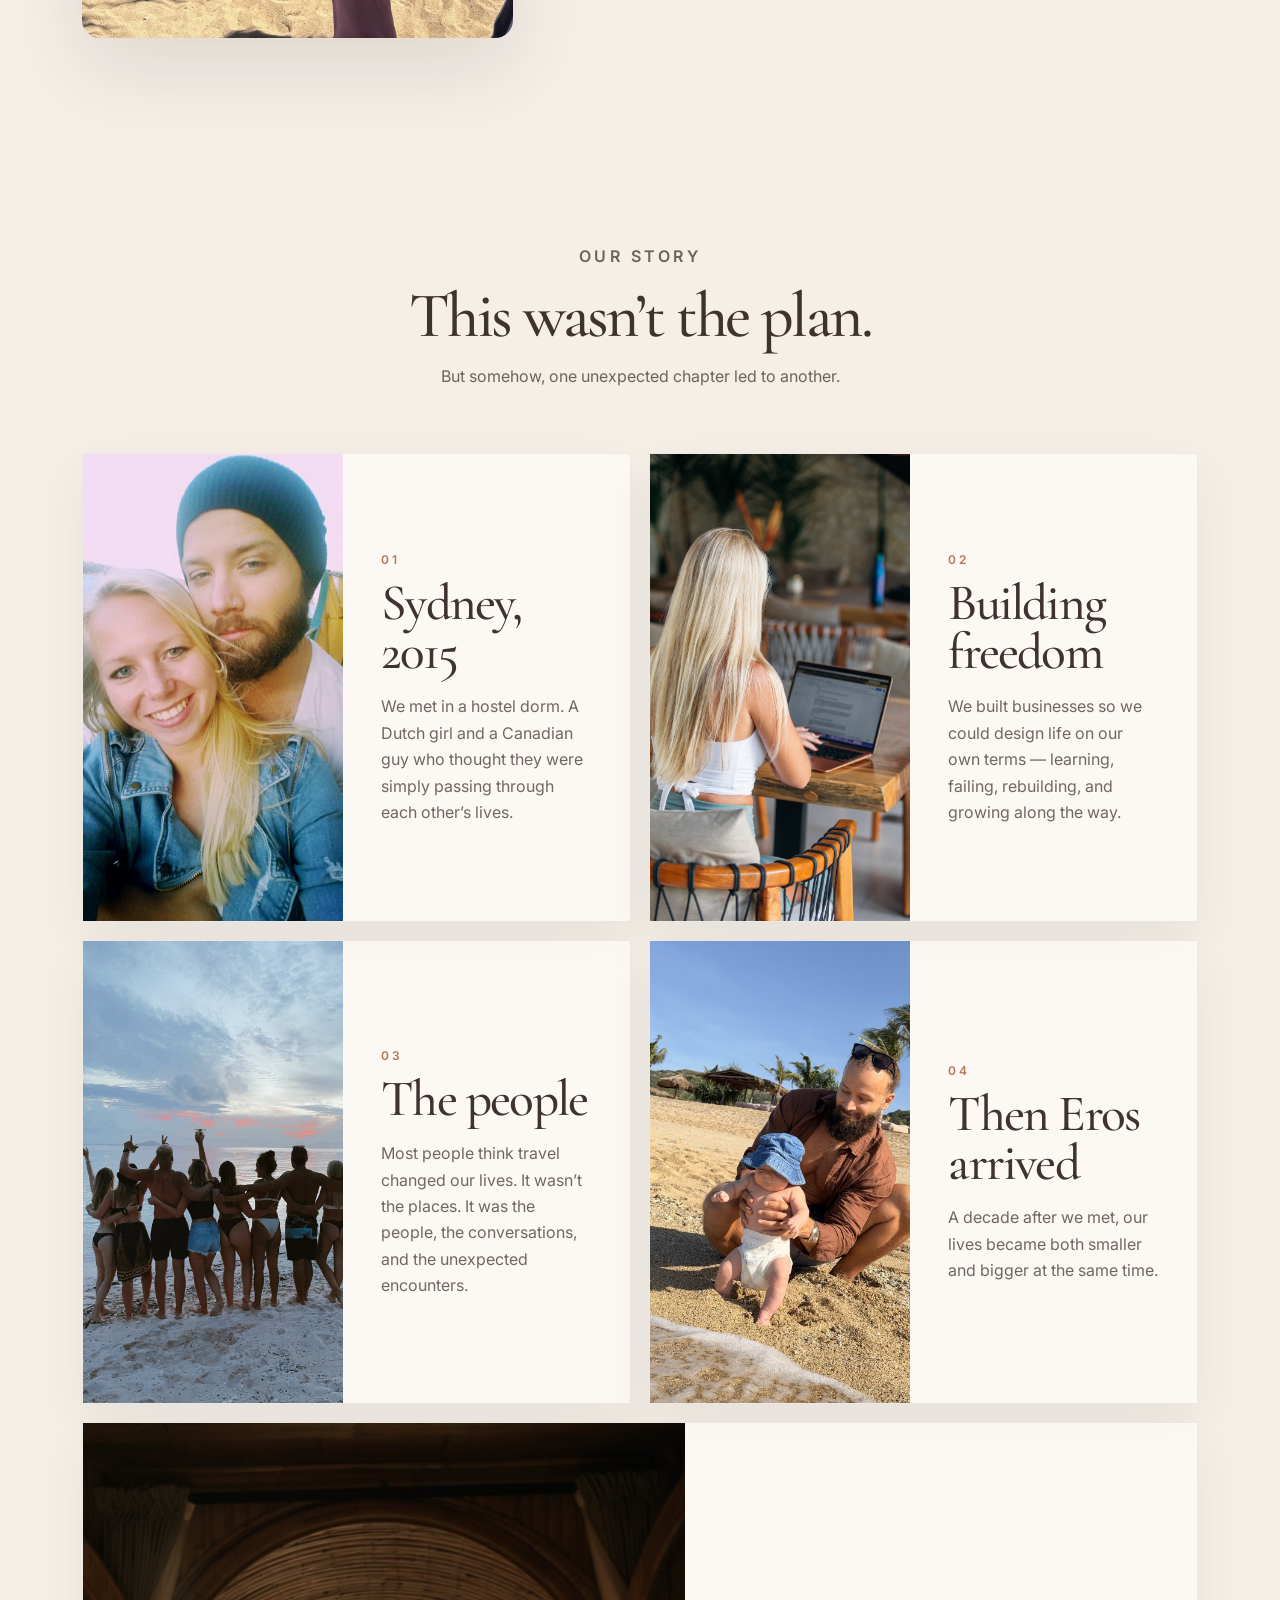
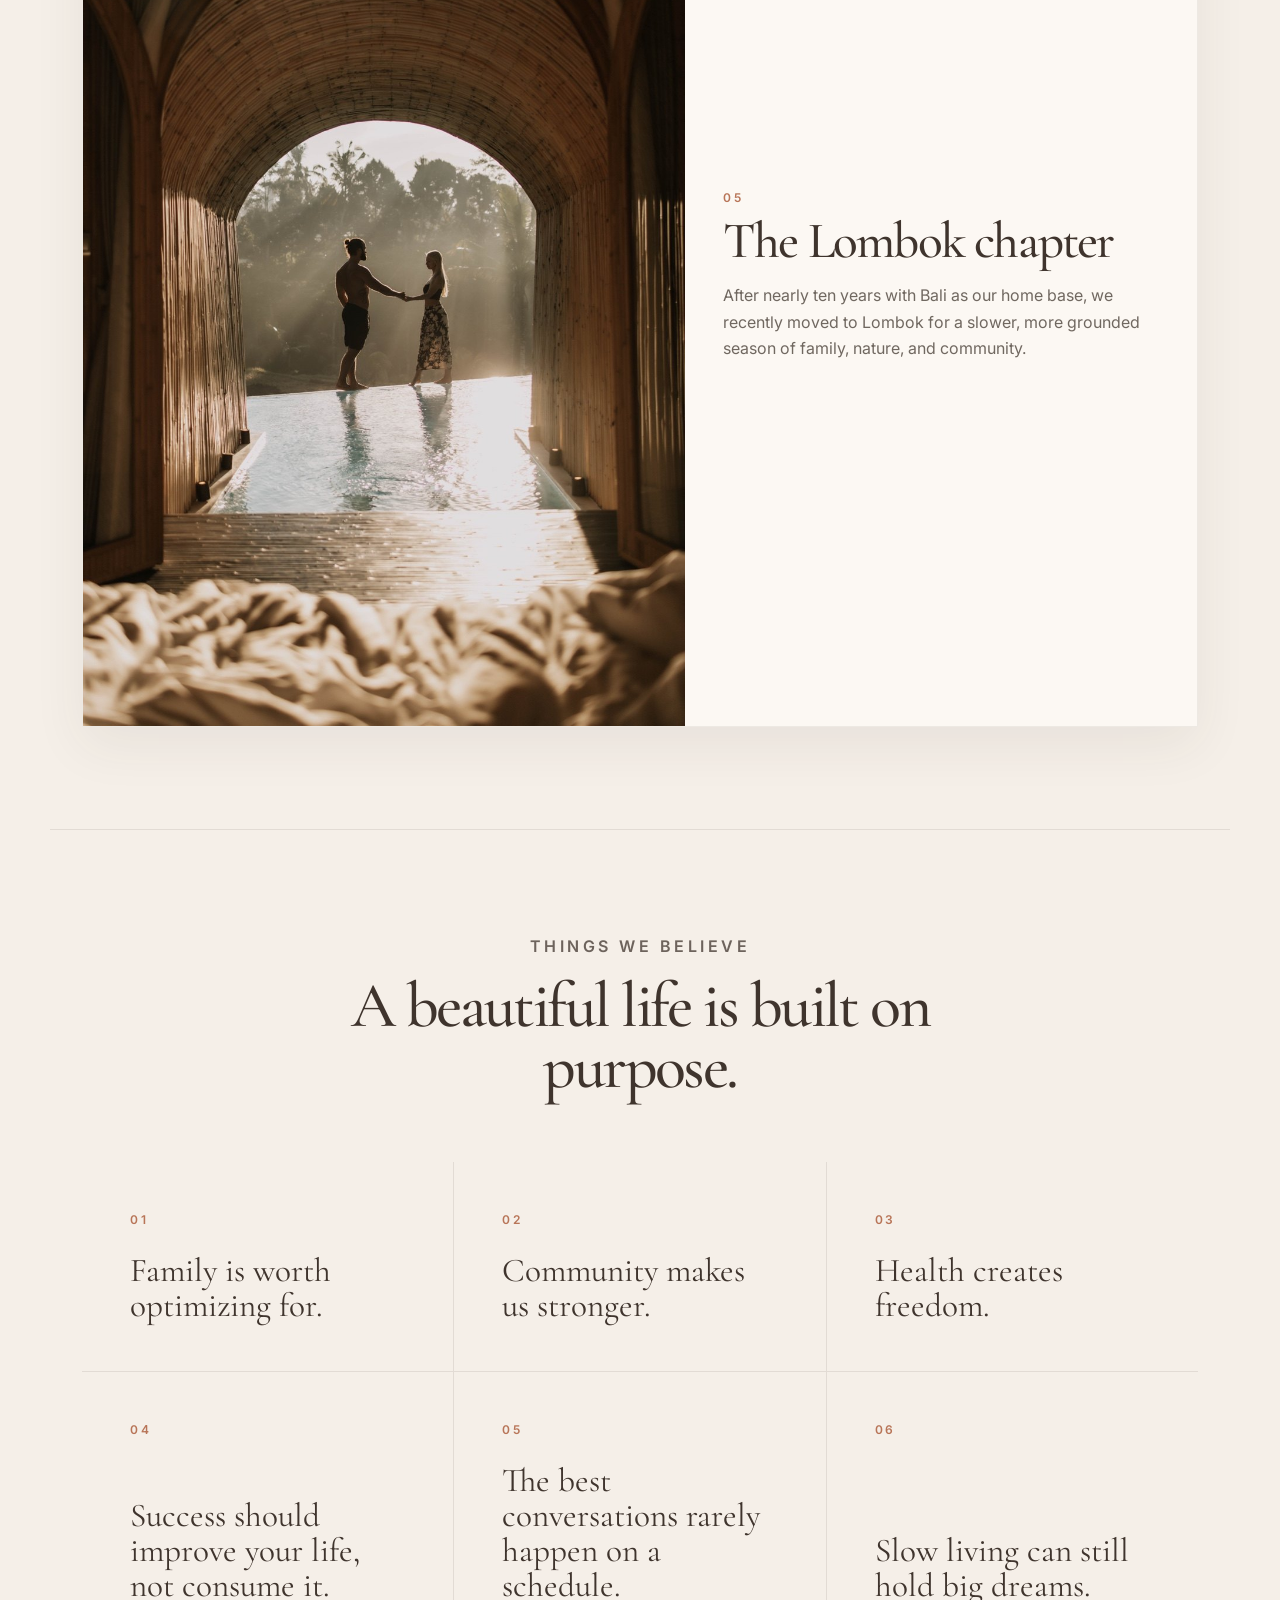
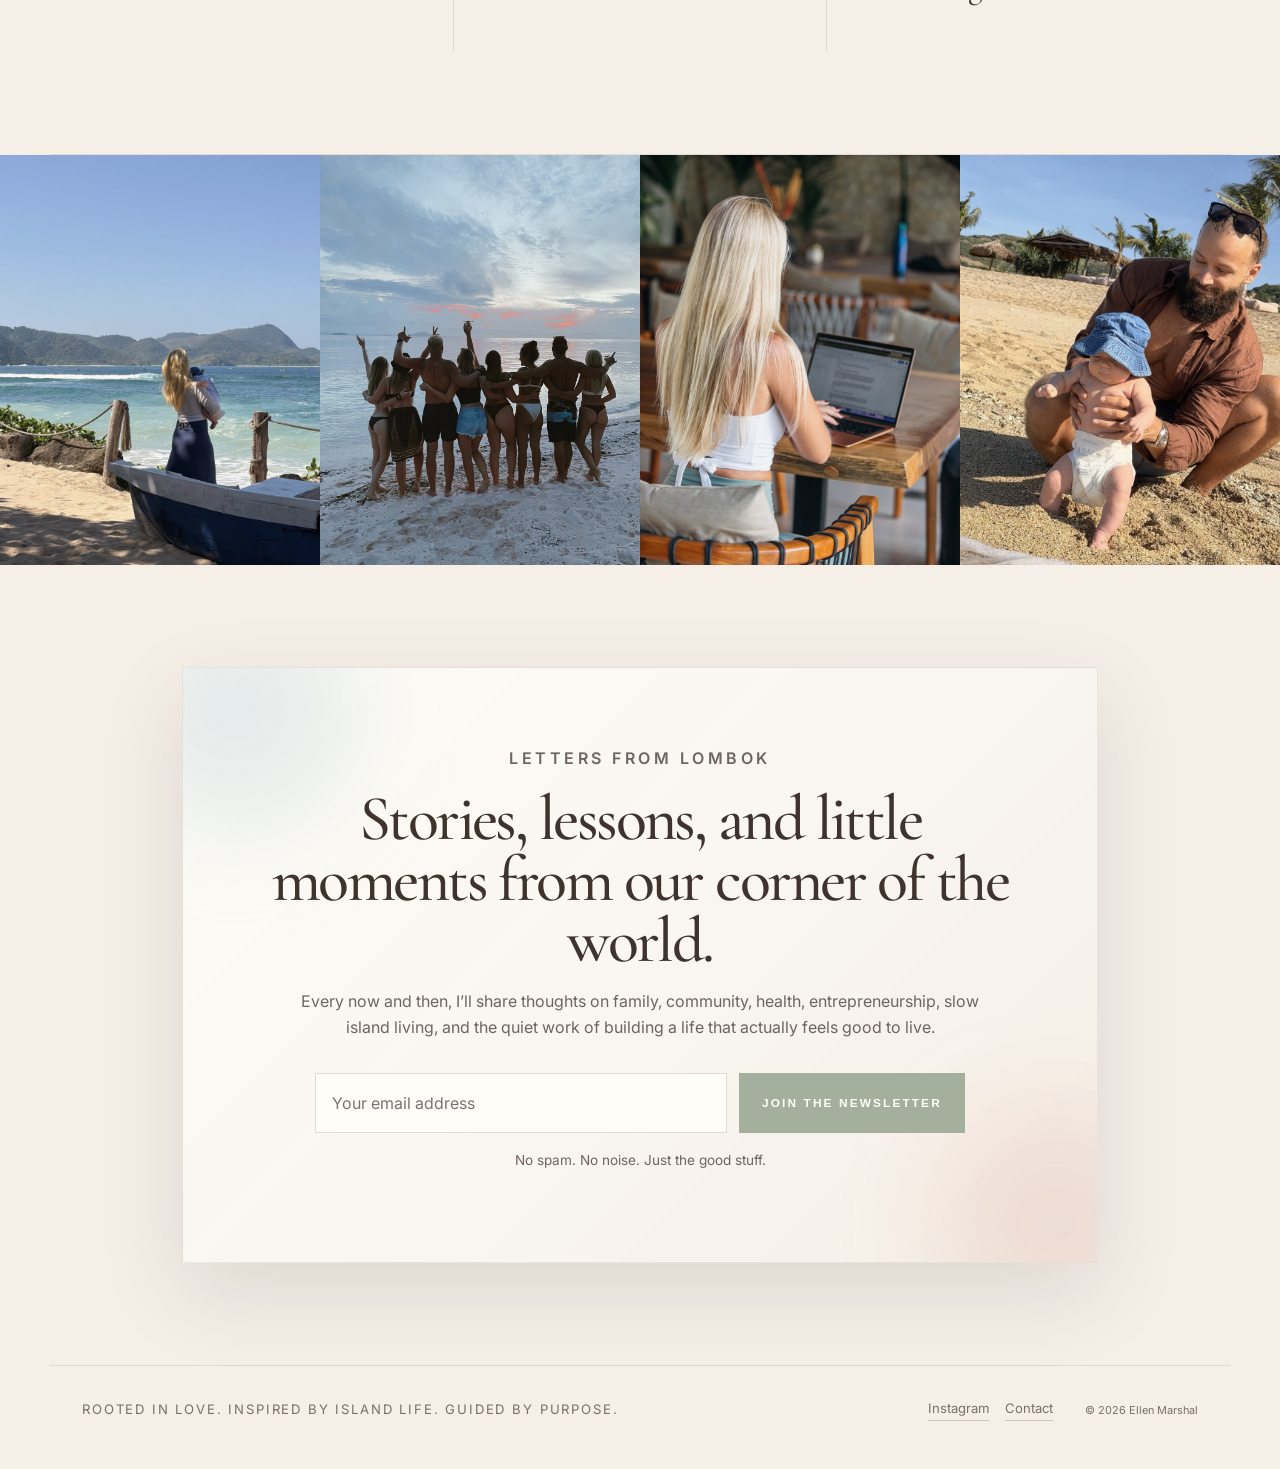
==== commit b3e233f3: "Fix spelling: Marshall to Marshal" ====
--- a/index.html
+++ b/index.html
@@ -4,12 +4,12 @@
   <meta charset="utf-8" />
   <script>document.documentElement.className += ' js';</script>
   <meta name="viewport" content="width=device-width, initial-scale=1" />
-  <title>Ellen Marshall — Building a beautiful life, one chapter at a time</title>
+  <title>Ellen Marshal — Building a beautiful life, one chapter at a time</title>
   <meta name="description" content="Family, community, entrepreneurship, health, slow island living, and creating life on your own terms." />
   <meta name="theme-color" content="#F5EFE8" />
 
   <!-- Replace this with your own domain once live -->
-  <meta property="og:title" content="Ellen Marshall" />
+  <meta property="og:title" content="Ellen Marshal" />
   <meta property="og:description" content="Building a beautiful life, one chapter at a time." />
   <meta property="og:type" content="website" />
   <meta property="og:image" content="assets/hero-pool-family.jpg" />
@@ -23,9 +23,9 @@
   <a class="skip-link" href="#main">Skip to content</a>
 
   <header class="site-header" data-header>
-    <a class="brand" href="#top" aria-label="Ellen Marshall home">
+    <a class="brand" href="#top" aria-label="Ellen Marshal home">
       <img src="assets/em-monogram.svg" alt="" />
-      <span>Ellen Marshall</span>
+      <span>Ellen Marshal</span>
     </a>
     <nav aria-label="Primary navigation">
       <a href="#story">Story</a>
@@ -38,7 +38,7 @@
     <section class="hero" id="top" aria-labelledby="hero-title">
       <div class="hero-copy reveal">
         <p class="eyebrow">Life well lived · on purpose</p>
-        <img class="hero-mark" src="assets/em-monogram.svg" alt="Ellen Marshall monogram" />
+        <img class="hero-mark" src="assets/em-monogram.svg" alt="Ellen Marshal monogram" />
         <h1 id="hero-title">Building a beautiful life,<br><span>one chapter at a time.</span></h1>
         <p class="hero-subtitle">Family, community, entrepreneurship, health, slow island living, and creating life on our own terms.</p>
         <div class="hero-actions">
@@ -169,7 +169,7 @@
       <a href="https://www.instagram.com/ellenmarshal/" target="_blank" rel="noopener">Instagram</a>
       <a href="mailto:hello@ellenmarshal.com">Contact</a>
     </div>
-    <small>© <span data-year></span> Ellen Marshall</small>
+    <small>© <span data-year></span> Ellen Marshal</small>
   </footer>
 
   <script src="script.js"></script>
